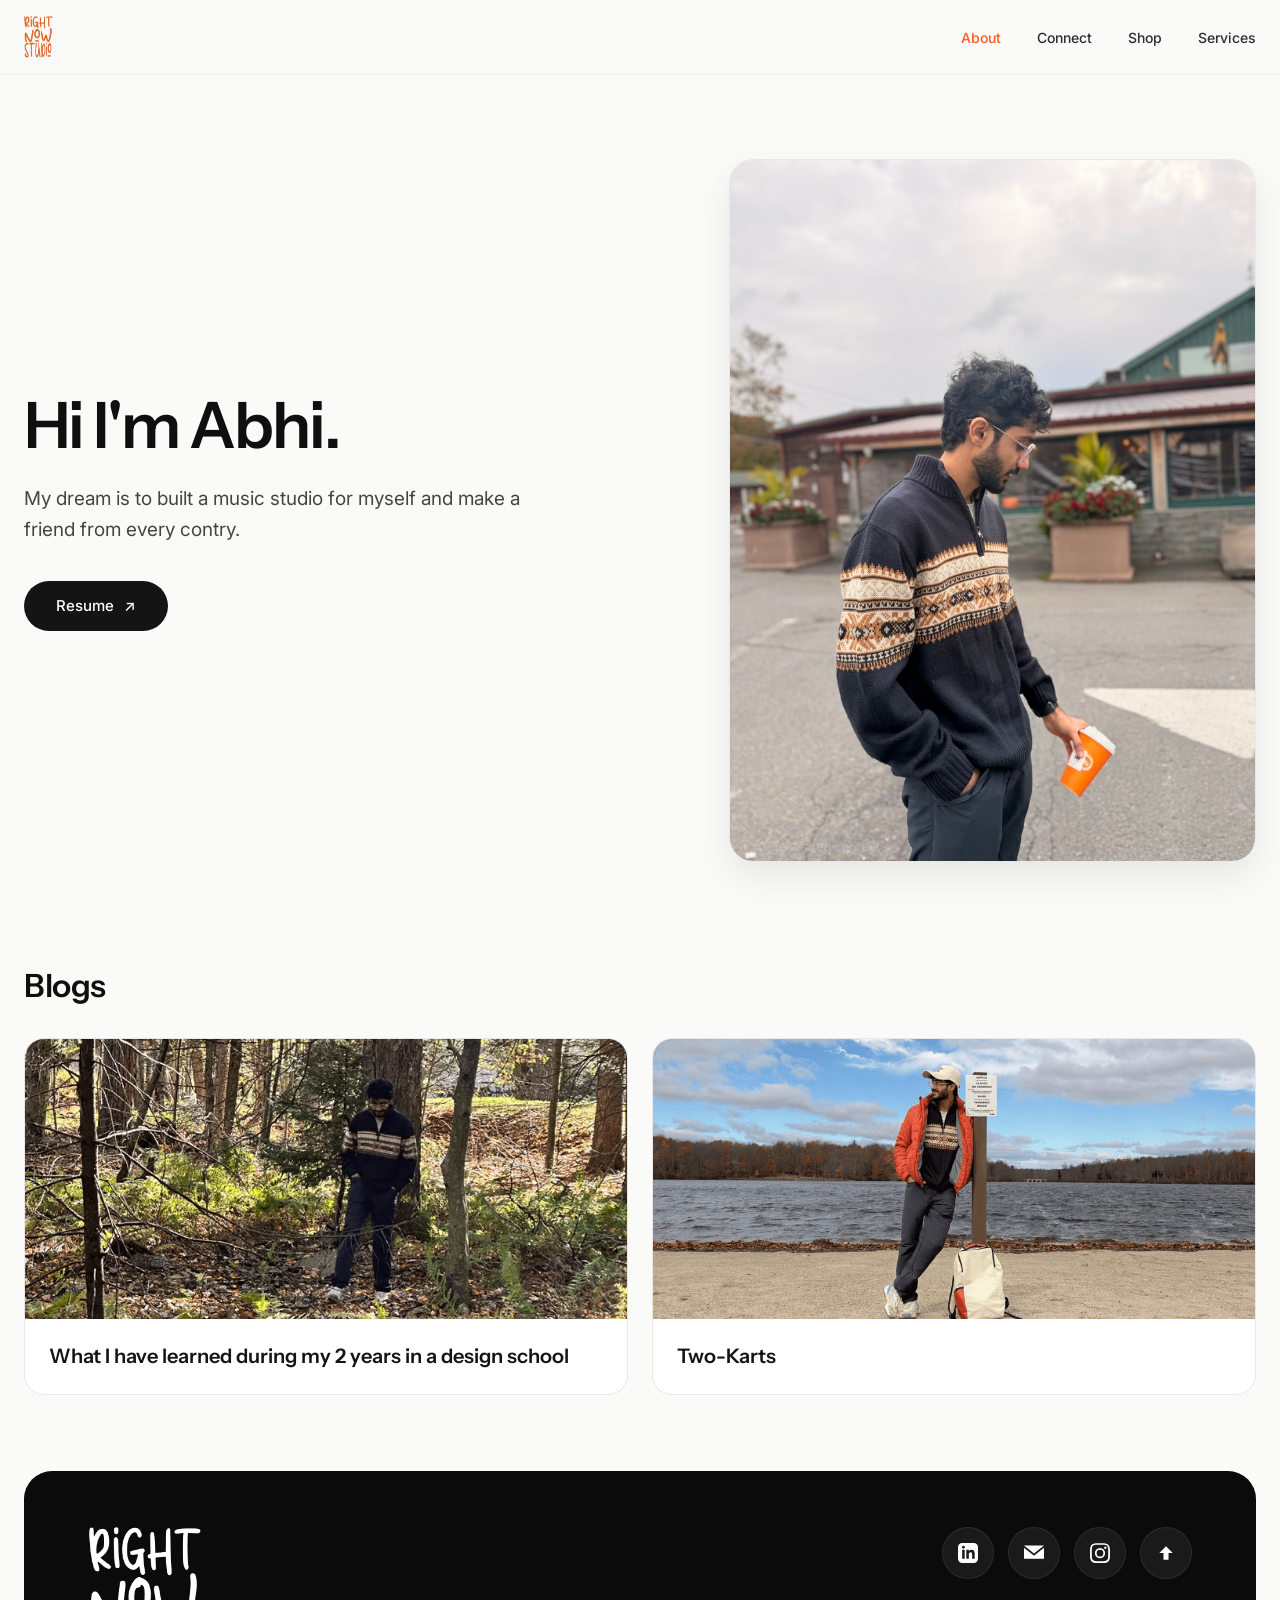
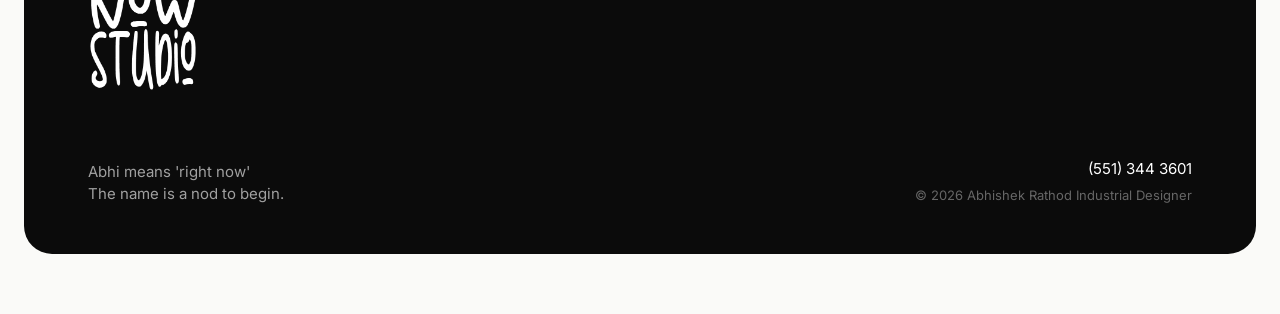
==== about.html @ 2bad10ef "Add files via upload" ====
<!DOCTYPE html>
<html lang="en">
<head>
  <meta charset="UTF-8">
  <meta name="viewport" content="width=device-width, initial-scale=1.0">
  <title>About — Abhishek Rathod | Right Now Studio</title>
  <meta name="description" content="About Abhishek Rathod (Abhi) — Industrial Designer and creator of Right Now Studio.">
  <link rel="icon" type="image/png" href="assets/images/nav-logo.png">
  <link rel="stylesheet" href="assets/css/style.css">
</head>
<body id="home">

  <!-- Navigation Bar -->
  <header class="nav-header">
    <div class="nav-container">
      <a href="index.html" class="nav-logo" aria-label="Home">
        <img src="assets/images/nav-logo.png" alt="Right Now Studio Logo">
      </a>
      <nav>
        <ul class="nav-links">
          <li><a href="about.html" style="color: #ff5a1f;">About</a></li>
          <li><a href="#connect">Connect</a></li>
          <li><a href="#">Shop</a></li>
          <li><a href="#">Services</a></li>
        </ul>
      </nav>
    </div>
  </header>

  <!-- Page Main Content -->
  <main class="page-wrapper">

    <!-- About Hero Section -->
    <section class="about-hero">
      <div class="about-intro-col">
        <h1 class="about-heading">Hi I'm Abhi.</h1>
        <p class="about-bio">
          My dream is to built a music studio for myself and make a friend from every contry.
        </p>
        <a href="https://drive.google.com/file/d/1o6WjJDKCaHVdLhQcAGHdQiW-RcFZhnrZ/view?usp=drive_link" target="_blank" rel="noopener noreferrer" class="btn-resume">
          <span>Resume</span>
          <span>↗</span>
        </a>
      </div>
      <div class="about-image-col">
        <div class="about-portrait-card">
          <img src="assets/images/about-portrait.jpg" alt="Abhishek Rathod Portrait">
        </div>
      </div>
    </section>

    <!-- Blogs Section -->
    <section class="blogs-section">
      <h2 class="blogs-title">Blogs</h2>
      <div class="blogs-grid">
        
        <!-- Blog 1 -->
        <article class="blog-card">
          <div class="blog-img-wrapper">
            <img src="assets/images/about-blog-1.jpeg" alt="What I have learned during my 2 years in a design school">
          </div>
          <div class="blog-content">
            <h3 class="blog-heading">What I have learned during my 2 years in a design school</h3>
          </div>
        </article>

        <!-- Blog 2 -->
        <article class="blog-card">
          <div class="blog-img-wrapper">
            <img src="assets/images/about-blog-2.jpg" alt="Two-Karts">
          </div>
          <div class="blog-content">
            <h3 class="blog-heading">Two-Karts</h3>
          </div>
        </article>

      </div>
    </section>

    <!-- Footer Panel -->
    <footer class="footer-panel" id="connect">
      <div class="footer-top">
        <a href="#home" class="footer-logo" aria-label="Right Now Studio">
          <img src="assets/images/footer-logo.png" alt="Right Now Studio Mark">
        </a>
        <div class="footer-actions">
          <!-- LinkedIn -->
          <a href="https://www.linkedin.com/in/aabhirathodd/" target="_blank" rel="noopener noreferrer" class="social-circle-btn" aria-label="LinkedIn">
            <svg viewBox="0 0 24 24" fill="#FFF"><path d="M19 0H5a5 5 0 0 0-5 5v14a5 5 0 0 0 5 5h14a5 5 0 0 0 5-5V5a5 5 0 0 0-5-5zM8 19H5V8h3v11zM6.5 6.732c-.966 0-1.75-.779-1.75-1.75s.784-1.75 1.75-1.75 1.75.779 1.75 1.75-.784 1.75-1.75 1.75zM20 19h-3v-5.604c0-3.368-4-3.113-4 0V19h-3V8h3v1.765c1.396-2.586 7-2.777 7 2.476V19z"/></svg>
          </a>
          <!-- Email -->
          <a href="mailto:abhishekrathoddesign@gmail.com" class="social-circle-btn" aria-label="Email">
            <svg viewBox="0 0 24 24" fill="#FFF"><path d="M12 12.713.015 3h23.97L12 12.713zm0 2.574L0 5.562V19h24V5.562l-12 9.725z"/></svg>
          </a>
          <!-- Instagram -->
          <a href="https://www.instagram.com/rrightnowstudioo/?hl=en" target="_blank" rel="noopener noreferrer" class="social-circle-btn" aria-label="Instagram">
            <svg viewBox="0 0 24 24" fill="#FFF"><path d="M12 2.163c3.204 0 3.584.012 4.85.07 3.252.148 4.771 1.691 4.919 4.919.058 1.265.069 1.645.069 4.849 0 3.205-.012 3.584-.069 4.849-.149 3.225-1.664 4.771-4.919 4.919-1.266.058-1.644.07-4.85.07-3.204 0-3.584-.012-4.849-.07-3.26-.149-4.771-1.699-4.919-4.92-.058-1.265-.07-1.644-.07-4.849 0-3.204.013-3.583.07-4.849.149-3.227 1.664-4.771 4.919-4.919 1.266-.057 1.645-.069 4.849-.069zm0-2c-3.259 0-3.667.014-4.947.072-4.358.2-6.78 2.618-6.98 6.98C.014 8.496 0 8.904 0 12.163c0 3.259.014 3.668.072 4.948.2 4.358 2.618 6.78 6.98 6.98 1.281.058 1.689.072 4.948.072 3.259 0 3.668-.014 4.948-.072 4.354-.2 6.782-2.618 6.979-6.98.059-1.28.073-1.689.073-4.948 0-3.259-.014-3.667-.072-4.947-.196-4.354-2.617-6.78-6.979-6.98C15.668.177 15.259.163 12 .163zm0 5.838a6.162 6.162 0 1 0 0 12.324 6.162 6.162 0 0 0 0-12.324zm0 10.162a4 4 0 1 1 0-8 4 4 0 0 1 0 8zm6.406-11.845a1.44 1.44 0 1 0 0 2.881 1.44 1.44 0 0 0 0-2.881z"/></svg>
          </a>
          <!-- Back to top button -->
          <a href="#home" class="social-circle-btn" aria-label="Back to top">
            <svg viewBox="0 0 24 24" fill="#FFF"><path d="M12 4l-8 8h5v8h6v-8h5z"/></svg>
          </a>
        </div>
      </div>

      <div class="footer-content">
        <div class="footer-tagline">
          <p>Abhi means 'right now'<br>The name is a nod to begin.</p>
        </div>
        <div class="footer-contact">
          <a href="tel:5513443601" class="footer-phone">(551) 344 3601</a>
          <p class="footer-copyright">&copy; 2026 Abhishek Rathod Industrial Designer</p>
        </div>
      </div>
    </footer>

  </main>

  <script src="assets/js/main.js"></script>
</body>
</html>
---- assets/css/style.css ----
/* -------------------------------------------------------------
   Right Now Studio — Abhishek Rathod Portfolio
   Styles matching exact typography, colors, and layout
   ------------------------------------------------------------- */

@import url('https://fonts.googleapis.com/css2?family=Instrument+Sans:ital,wght@0,400;0,500;0,600;0,700;1,400&family=Inter:wght@400;500;600;700&display=swap');

:root {
  --bg-color: #fafaf8;
  --text-primary: #0f0f0f;
  --text-secondary: #777777;
  --text-light: #dedede;
  --card-border: #e8e8e8;
  --card-radius: 20px;
  --footer-bg: #0b0b0b;
  --font-heading: 'Instrument Sans', -apple-system, BlinkMacSystemFont, sans-serif;
  --font-body: 'Inter', -apple-system, BlinkMacSystemFont, sans-serif;
  --max-width: 1350px;
  --card-height: 435px;
}

* {
  margin: 0;
  padding: 0;
  box-sizing: border-box;
  -webkit-font-smoothing: antialiased;
}

html {
  font-size: 100%;
  scroll-behavior: smooth;
  background-color: var(--bg-color);
}

body {
  background-color: var(--bg-color);
  color: var(--text-primary);
  font-family: var(--font-body);
  line-height: 1.5;
  overflow-x: hidden;
  min-height: 100vh;
}

a {
  color: inherit;
  text-decoration: none;
}

img {
  max-width: 100%;
  display: block;
}

/* ------------------ NAVIGATION ------------------ */
.nav-header {
  position: sticky;
  top: 0;
  left: 0;
  width: 100%;
  z-index: 1000;
  background: rgba(250, 250, 248, 0.85);
  backdrop-filter: blur(12px);
  -webkit-backdrop-filter: blur(12px);
  border-bottom: 1px solid rgba(0, 0, 0, 0.04);
}

.nav-container {
  max-width: var(--max-width);
  margin: 0 auto;
  padding: 16px 24px;
  display: flex;
  align-items: center;
  justify-content: space-between;
}

.nav-logo {
  display: flex;
  align-items: center;
}

.nav-logo img {
  height: 42px;
  width: auto;
  object-fit: contain;
}

.nav-links {
  display: flex;
  align-items: center;
  gap: 36px;
  list-style: none;
}

.nav-links a {
  font-family: var(--font-body);
  font-size: 14px;
  font-weight: 500;
  color: #2b2e31;
  transition: color 0.2s ease;
  position: relative;
}

.nav-links a:hover {
  color: #ff5a1f;
}

/* ------------------ MAIN WRAPPER ------------------ */
.page-wrapper {
  max-width: var(--max-width);
  margin: 0 auto;
  padding: 24px 24px 60px;
}

/* ------------------ HERO SECTION ------------------ */
.hero-section {
  padding: 50px 0 45px;
}

.hero-title {
  font-family: var(--font-heading);
  font-weight: 600;
  font-size: 52px;
  line-height: 1.1;
  letter-spacing: -2px;
  color: #0f0f0f;
  margin-bottom: 8px;
}

.hero-subtitle {
  font-family: var(--font-heading);
  font-weight: 600;
  font-size: 52px;
  line-height: 1.1;
  letter-spacing: -2px;
  color: #0f0f0f;
}

/* ------------------ PROJECT GRIDS ------------------ */
.grid-row {
  display: grid;
  gap: 18px;
  margin-bottom: 24px;
}

/* Row 1: FashionxID (fixed/narrow), Unified (flexible), ClearShot (flexible) */
.grid-row-1 {
  grid-template-columns: 260px 1.05fr 1fr;
}

/* Row 2: ResQ-Link (larger), Aero (medium) */
.grid-row-2 {
  grid-template-columns: 1.48fr 1fr;
}

/* Row 3: MotionMate, Tri-Kart */
.grid-row-3 {
  grid-template-columns: 1.18fr 1fr;
}

/* ------------------ CARD STYLING ------------------ */
.card {
  position: relative;
  height: var(--card-height);
  border-radius: var(--card-radius);
  overflow: hidden;
  border: 0.8px solid var(--card-border);
  border-bottom: none;
  background-color: #ffffff;
  display: flex;
  flex-direction: column;
  justify-content: space-between;
  text-decoration: none;
  color: #ffffff;
  box-shadow: 0 4px 20px rgba(0, 0, 0, 0.04);
  transition: transform 0.3s ease, box-shadow 0.3s ease;
}

.card:hover {
  transform: translateY(-4px);
  box-shadow: 0 12px 30px rgba(0, 0, 0, 0.1);
}

.card-img-wrapper {
  position: absolute;
  inset: 0;
  width: 100%;
  height: 100%;
  z-index: 0;
  overflow: hidden;
}

.card-img-wrapper img {
  width: 100%;
  height: 100%;
  object-fit: cover;
  transition: transform 0.6s cubic-bezier(0.16, 1, 0.3, 1);
}

.card:hover .card-img-wrapper img {
  transform: scale(1.03);
}

/* Dark gradient overlay for text readability */
.card-overlay {
  position: absolute;
  inset: 0;
  background: linear-gradient(180deg, rgba(0, 0, 0, 0.35) 0%, rgba(0, 0, 0, 0.05) 40%, rgba(0, 0, 0, 0.65) 100%);
  z-index: 1;
  pointer-events: none;
}

.card.light-theme .card-overlay {
  background: linear-gradient(180deg, rgba(255, 255, 255, 0.4) 0%, rgba(255, 255, 255, 0) 50%, rgba(0, 0, 0, 0.35) 100%);
}

.card-top {
  position: relative;
  z-index: 2;
  padding: 24px;
}

.card-category {
  font-family: var(--font-body);
  font-size: 12.8px;
  font-weight: 500;
  letter-spacing: 0.64px;
  line-height: 1.2;
  text-transform: uppercase;
  color: var(--text-light);
}

.card.light-theme .card-category {
  color: #141414;
}

.card-bottom {
  position: relative;
  z-index: 2;
  padding: 24px;
  display: flex;
  align-items: center;
  justify-content: space-between;
}

.card-title-group {
  display: flex;
  align-items: center;
  gap: 8px;
}

.card-title {
  font-family: var(--font-heading);
  font-size: 23.2px;
  font-weight: 600;
  line-height: 1.2;
  color: #ffffff;
}

.card.light-theme .card-title {
  color: #141414;
}

.card-arrow {
  font-family: var(--font-body);
  font-size: 20.8px;
  line-height: 1;
  color: #ffffff;
  transition: transform 0.25s ease;
}

.card.light-theme .card-arrow {
  color: #141414;
}

.card:hover .card-arrow {
  transform: translate(3px, -3px);
}

/* ------------------ SLIDESHOW CONTROLS ------------------ */
.slideshow-container {
  position: absolute;
  inset: 0;
  width: 100%;
  height: 100%;
}

.slide {
  position: absolute;
  inset: 0;
  width: 100%;
  height: 100%;
  opacity: 0;
  visibility: hidden;
  transition: opacity 0.5s ease-in-out, visibility 0.5s ease-in-out;
}

.slide.active {
  opacity: 1;
  visibility: visible;
}

.slide img {
  width: 100%;
  height: 100%;
  object-fit: cover;
}

.slideshow-btn {
  position: absolute;
  top: 50%;
  transform: translateY(-50%);
  width: 36px;
  height: 36px;
  border-radius: 50%;
  background: rgba(0, 0, 0, 0.45);
  backdrop-filter: blur(8px);
  -webkit-backdrop-filter: blur(8px);
  border: 1px solid rgba(255, 255, 255, 0.2);
  color: #ffffff;
  display: flex;
  align-items: center;
  justify-content: center;
  cursor: pointer;
  z-index: 5;
  opacity: 0;
  transition: opacity 0.25s ease, background 0.2s ease;
}

.card:hover .slideshow-btn {
  opacity: 1;
}

.slideshow-btn:hover {
  background: rgba(0, 0, 0, 0.75);
}

.slideshow-btn.prev {
  left: 14px;
}

.slideshow-btn.next {
  right: 14px;
}

.slideshow-dots {
  position: absolute;
  bottom: 14px;
  left: 50%;
  transform: translateX(-50%);
  display: flex;
  gap: 6px;
  z-index: 4;
}

.dot {
  width: 6px;
  height: 6px;
  border-radius: 50%;
  background: rgba(255, 255, 255, 0.4);
  transition: background 0.2s ease, width 0.2s ease;
}

.dot.active {
  background: #ffffff;
  width: 14px;
  border-radius: 10px;
}

/* ------------------ PHILOSOPHY BANNER ------------------ */
.philosophy-card {
  background-color: #ffffff;
  border-radius: 20px;
  padding: 48px;
  margin-bottom: 24px;
  box-shadow: 0 10px 25px rgba(0, 0, 0, 0.04);
  border: 0.8px solid var(--card-border);
}

.quote-highlight {
  font-family: var(--font-heading);
  font-size: 26px;
  font-weight: 600;
  line-height: 1.35;
  color: #141414;
  margin-bottom: 40px;
  max-width: 900px;
}

.philosophy-grid {
  display: grid;
  grid-template-columns: 1fr 1fr;
  gap: 48px;
}

.philosophy-col h4 {
  font-family: var(--font-body);
  font-size: 14px;
  font-weight: 600;
  letter-spacing: 0.72px;
  line-height: 1.4;
  text-transform: uppercase;
  color: var(--text-secondary);
  margin-bottom: 12px;
}

.philosophy-col p {
  font-family: var(--font-body);
  font-size: 15px;
  line-height: 1.65;
  color: #333333;
}

/* ------------------ FOOTER ------------------ */
.footer-panel {
  background-color: var(--footer-bg);
  border-radius: 28px;
  padding: 56px 64px 48px;
  color: #ffffff;
  position: relative;
  margin-top: 16px;
}

.footer-top {
  display: flex;
  justify-content: space-between;
  align-items: flex-start;
  margin-bottom: 50px;
}

.footer-logo {
  display: inline-block;
}

.footer-logo img {
  width: 114px;
  height: auto;
}

.footer-actions {
  display: flex;
  align-items: center;
  gap: 14px;
}

.social-circle-btn {
  width: 52px;
  height: 52px;
  border-radius: 50%;
  background-color: #1a1a1a;
  border: 0.8px solid rgba(255, 255, 255, 0.08);
  display: flex;
  align-items: center;
  justify-content: center;
  color: #ffffff;
  transition: transform 0.2s ease, background-color 0.2s ease, border-color 0.2s ease;
}

.social-circle-btn svg {
  width: 20px;
  height: 20px;
  fill: #ffffff;
}

.social-circle-btn:hover {
  transform: translateY(-3px);
  background-color: #262626;
  border-color: rgba(255, 255, 255, 0.2);
}

.footer-content {
  display: flex;
  justify-content: space-between;
  align-items: flex-end;
}

.footer-tagline {
  max-width: 280px;
}

.footer-tagline p {
  font-family: var(--font-body);
  font-size: 15px;
  line-height: 1.5;
  color: #a0a0a0;
}

.footer-contact {
  text-align: right;
}

.footer-phone {
  font-family: var(--font-body);
  font-size: 15px;
  color: #ffffff;
  display: block;
  margin-bottom: 6px;
  transition: color 0.2s ease;
}

.footer-phone:hover {
  color: #ff5a1f;
}

.footer-copyright {
  font-family: var(--font-body);
  font-size: 13px;
  color: #666666;
}

/* ------------------ ABOUT PAGE STYLES ------------------ */
.about-hero {
  display: grid;
  grid-template-columns: 1.1fr 0.9fr;
  gap: 60px;
  align-items: center;
  padding: 60px 0 80px;
}

.about-intro-col {
  padding-right: 20px;
}

.about-heading {
  font-family: var(--font-heading);
  font-size: 64px;
  font-weight: 600;
  line-height: 1.1;
  letter-spacing: -2px;
  color: #0f0f0f;
  margin-bottom: 24px;
}

.about-bio {
  font-family: var(--font-body);
  font-size: 19px;
  line-height: 1.6;
  color: #444444;
  margin-bottom: 36px;
  max-width: 520px;
}

.btn-resume {
  display: inline-flex;
  align-items: center;
  gap: 10px;
  background-color: #141414;
  color: #ffffff;
  padding: 14px 32px;
  border-radius: 50px;
  font-family: var(--font-body);
  font-size: 15px;
  font-weight: 500;
  transition: background-color 0.2s ease, transform 0.2s ease;
}

.btn-resume:hover {
  background-color: #333333;
  transform: translateY(-2px);
}

.about-image-col {
  position: relative;
}

.about-portrait-card {
  border-radius: 24px;
  overflow: hidden;
  box-shadow: 0 15px 35px rgba(0, 0, 0, 0.08);
  border: 1px solid var(--card-border);
  aspect-ratio: 3 / 4;
}

.about-portrait-card img {
  width: 100%;
  height: 100%;
  object-fit: cover;
}

/* Blogs Section */
.blogs-section {
  padding: 20px 0 60px;
}

.blogs-title {
  font-family: var(--font-heading);
  font-size: 32px;
  font-weight: 600;
  letter-spacing: -0.5px;
  margin-bottom: 28px;
}

.blogs-grid {
  display: grid;
  grid-template-columns: 1fr 1fr;
  gap: 24px;
}

.blog-card {
  background: #ffffff;
  border-radius: 20px;
  overflow: hidden;
  border: 0.8px solid var(--card-border);
  transition: transform 0.3s ease, box-shadow 0.3s ease;
  display: flex;
  flex-direction: column;
}

.blog-card:hover {
  transform: translateY(-4px);
  box-shadow: 0 12px 30px rgba(0, 0, 0, 0.08);
}

.blog-img-wrapper {
  height: 280px;
  overflow: hidden;
}

.blog-img-wrapper img {
  width: 100%;
  height: 100%;
  object-fit: cover;
  transition: transform 0.5s ease;
}

.blog-card:hover .blog-img-wrapper img {
  transform: scale(1.03);
}

.blog-content {
  padding: 24px;
}

.blog-heading {
  font-family: var(--font-heading);
  font-size: 20px;
  font-weight: 600;
  line-height: 1.35;
  color: #141414;
}

/* ------------------ RESPONSIVE BREAKPOINTS ------------------ */
@media (max-width: 1100px) {
  .hero-title, .hero-subtitle {
    font-size: 42px;
  }
  
  .grid-row-1 {
    grid-template-columns: 1fr 1fr;
  }
  
  .grid-row-1 .card:first-child {
    grid-column: span 2;
  }
  
  .grid-row-2, .grid-row-3 {
    grid-template-columns: 1fr 1fr;
  }
}

@media (max-width: 850px) {
  .hero-title, .hero-subtitle {
    font-size: 34px;
    letter-spacing: -1px;
  }
  
  .grid-row-1, .grid-row-2, .grid-row-3 {
    grid-template-columns: 1fr;
  }
  
  .grid-row-1 .card:first-child {
    grid-column: span 1;
  }
  
  .card {
    height: 380px;
  }
  
  .philosophy-grid {
    grid-template-columns: 1fr;
    gap: 24px;
  }
  
  .about-hero {
    grid-template-columns: 1fr;
    gap: 40px;
  }
  
  .blogs-grid {
    grid-template-columns: 1fr;
  }
  
  .footer-panel {
    padding: 40px 28px;
  }
  
  .footer-content {
    flex-direction: column;
    align-items: flex-start;
    gap: 24px;
  }
  
  .footer-contact {
    text-align: left;
  }
}

@media (max-width: 550px) {
  .hero-title, .hero-subtitle {
    font-size: 28px;
  }
  
  .nav-links {
    gap: 18px;
  }
  
  .nav-links a {
    font-size: 13px;
  }
  
  .philosophy-card {
    padding: 28px 20px;
  }
  
  .quote-highlight {
    font-size: 20px;
  }
  
  .footer-top {
    flex-direction: column;
    gap: 24px;
  }
}
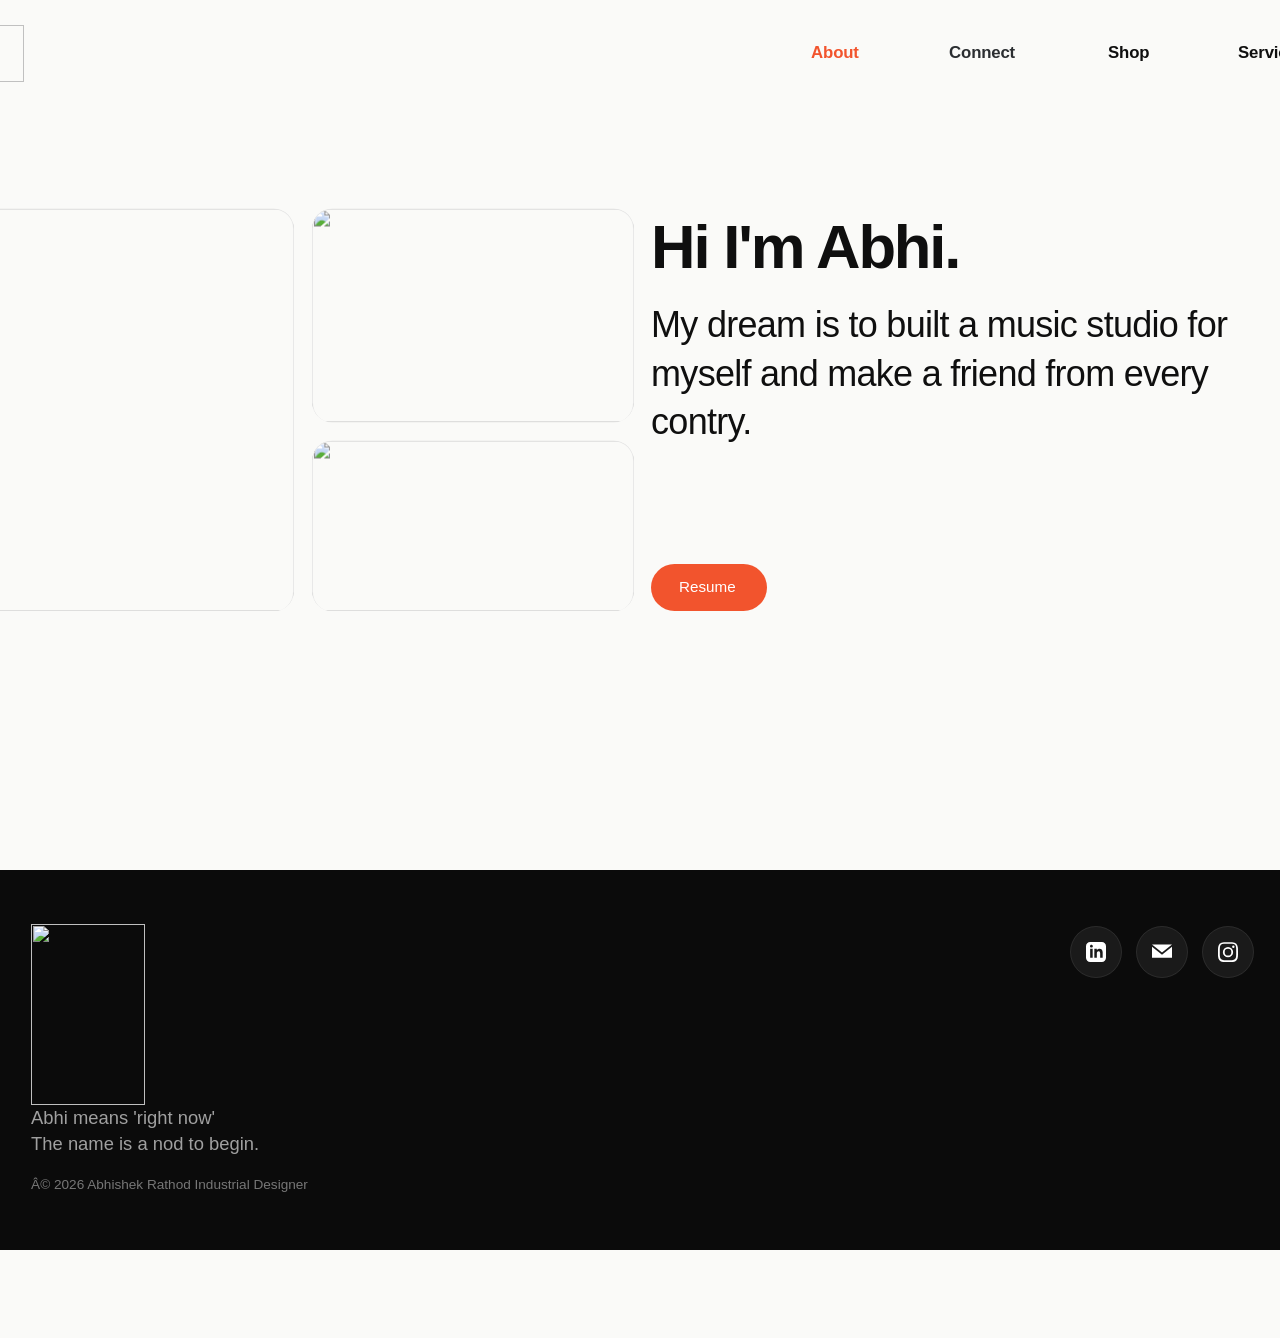
==== commit de52a71b: "Add files via upload" ====
--- a/about.html
+++ b/about.html
@@ -1,121 +1,259 @@
-<!DOCTYPE html>
-<html lang="en">
-<head>
-  <meta charset="UTF-8">
-  <meta name="viewport" content="width=device-width, initial-scale=1.0">
-  <title>About — Abhishek Rathod | Right Now Studio</title>
-  <meta name="description" content="About Abhishek Rathod (Abhi) — Industrial Designer and creator of Right Now Studio.">
-  <link rel="icon" type="image/png" href="assets/images/nav-logo.png">
-  <link rel="stylesheet" href="assets/css/style.css">
-</head>
-<body id="home">
-
-  <!-- Navigation Bar -->
-  <header class="nav-header">
-    <div class="nav-container">
-      <a href="index.html" class="nav-logo" aria-label="Home">
-        <img src="assets/images/nav-logo.png" alt="Right Now Studio Logo">
-      </a>
-      <nav>
-        <ul class="nav-links">
-          <li><a href="about.html" style="color: #ff5a1f;">About</a></li>
-          <li><a href="#connect">Connect</a></li>
-          <li><a href="#">Shop</a></li>
-          <li><a href="#">Services</a></li>
-        </ul>
-      </nav>
-    </div>
-  </header>
-
-  <!-- Page Main Content -->
-  <main class="page-wrapper">
-
-    <!-- About Hero Section -->
-    <section class="about-hero">
-      <div class="about-intro-col">
-        <h1 class="about-heading">Hi I'm Abhi.</h1>
-        <p class="about-bio">
-          My dream is to built a music studio for myself and make a friend from every contry.
-        </p>
-        <a href="https://drive.google.com/file/d/1o6WjJDKCaHVdLhQcAGHdQiW-RcFZhnrZ/view?usp=drive_link" target="_blank" rel="noopener noreferrer" class="btn-resume">
-          <span>Resume</span>
-          <span>↗</span>
-        </a>
-      </div>
-      <div class="about-image-col">
-        <div class="about-portrait-card">
-          <img src="assets/images/about-portrait.jpg" alt="Abhishek Rathod Portrait">
-        </div>
-      </div>
-    </section>
-
-    <!-- Blogs Section -->
-    <section class="blogs-section">
-      <h2 class="blogs-title">Blogs</h2>
-      <div class="blogs-grid">
-        
-        <!-- Blog 1 -->
-        <article class="blog-card">
-          <div class="blog-img-wrapper">
-            <img src="assets/images/about-blog-1.jpeg" alt="What I have learned during my 2 years in a design school">
-          </div>
-          <div class="blog-content">
-            <h3 class="blog-heading">What I have learned during my 2 years in a design school</h3>
-          </div>
-        </article>
-
-        <!-- Blog 2 -->
-        <article class="blog-card">
-          <div class="blog-img-wrapper">
-            <img src="assets/images/about-blog-2.jpg" alt="Two-Karts">
-          </div>
-          <div class="blog-content">
-            <h3 class="blog-heading">Two-Karts</h3>
-          </div>
-        </article>
-
-      </div>
-    </section>
-
-    <!-- Footer Panel -->
-    <footer class="footer-panel" id="connect">
-      <div class="footer-top">
-        <a href="#home" class="footer-logo" aria-label="Right Now Studio">
-          <img src="assets/images/footer-logo.png" alt="Right Now Studio Mark">
-        </a>
-        <div class="footer-actions">
-          <!-- LinkedIn -->
-          <a href="https://www.linkedin.com/in/aabhirathodd/" target="_blank" rel="noopener noreferrer" class="social-circle-btn" aria-label="LinkedIn">
-            <svg viewBox="0 0 24 24" fill="#FFF"><path d="M19 0H5a5 5 0 0 0-5 5v14a5 5 0 0 0 5 5h14a5 5 0 0 0 5-5V5a5 5 0 0 0-5-5zM8 19H5V8h3v11zM6.5 6.732c-.966 0-1.75-.779-1.75-1.75s.784-1.75 1.75-1.75 1.75.779 1.75 1.75-.784 1.75-1.75 1.75zM20 19h-3v-5.604c0-3.368-4-3.113-4 0V19h-3V8h3v1.765c1.396-2.586 7-2.777 7 2.476V19z"/></svg>
-          </a>
-          <!-- Email -->
-          <a href="mailto:abhishekrathoddesign@gmail.com" class="social-circle-btn" aria-label="Email">
-            <svg viewBox="0 0 24 24" fill="#FFF"><path d="M12 12.713.015 3h23.97L12 12.713zm0 2.574L0 5.562V19h24V5.562l-12 9.725z"/></svg>
-          </a>
-          <!-- Instagram -->
-          <a href="https://www.instagram.com/rrightnowstudioo/?hl=en" target="_blank" rel="noopener noreferrer" class="social-circle-btn" aria-label="Instagram">
-            <svg viewBox="0 0 24 24" fill="#FFF"><path d="M12 2.163c3.204 0 3.584.012 4.85.07 3.252.148 4.771 1.691 4.919 4.919.058 1.265.069 1.645.069 4.849 0 3.205-.012 3.584-.069 4.849-.149 3.225-1.664 4.771-4.919 4.919-1.266.058-1.644.07-4.85.07-3.204 0-3.584-.012-4.849-.07-3.26-.149-4.771-1.699-4.919-4.92-.058-1.265-.07-1.644-.07-4.849 0-3.204.013-3.583.07-4.849.149-3.227 1.664-4.771 4.919-4.919 1.266-.057 1.645-.069 4.849-.069zm0-2c-3.259 0-3.667.014-4.947.072-4.358.2-6.78 2.618-6.98 6.98C.014 8.496 0 8.904 0 12.163c0 3.259.014 3.668.072 4.948.2 4.358 2.618 6.78 6.98 6.98 1.281.058 1.689.072 4.948.072 3.259 0 3.668-.014 4.948-.072 4.354-.2 6.782-2.618 6.979-6.98.059-1.28.073-1.689.073-4.948 0-3.259-.014-3.667-.072-4.947-.196-4.354-2.617-6.78-6.979-6.98C15.668.177 15.259.163 12 .163zm0 5.838a6.162 6.162 0 1 0 0 12.324 6.162 6.162 0 0 0 0-12.324zm0 10.162a4 4 0 1 1 0-8 4 4 0 0 1 0 8zm6.406-11.845a1.44 1.44 0 1 0 0 2.881 1.44 1.44 0 0 0 0-2.881z"/></svg>
-          </a>
-          <!-- Back to top button -->
-          <a href="#home" class="social-circle-btn" aria-label="Back to top">
-            <svg viewBox="0 0 24 24" fill="#FFF"><path d="M12 4l-8 8h5v8h6v-8h5z"/></svg>
-          </a>
-        </div>
-      </div>
-
-      <div class="footer-content">
-        <div class="footer-tagline">
-          <p>Abhi means 'right now'<br>The name is a nod to begin.</p>
-        </div>
-        <div class="footer-contact">
-          <a href="tel:5513443601" class="footer-phone">(551) 344 3601</a>
-          <p class="footer-copyright">&copy; 2026 Abhishek Rathod Industrial Designer</p>
-        </div>
-      </div>
-    </footer>
-
-  </main>
-
-  <script src="assets/js/main.js"></script>
-</body>
-</html>
+﻿<!doctype html>
+<!-- Made in Framer Â· framer.com -->
+<!-- Published Nov 13, 2026, 5:12 AM UTC -->
+<html dir="ltr">
+<head>
+	<meta charset="utf-8">
+	<meta name="viewport" content="width=1521">
+	<meta name="generator" content="Framer 559aa4d">
+	<title>About â€” Abhishek Rathod | Right Now Studio</title>
+    <link rel="canonical" href="https://cherished-objects-586125.framer.app/about" data-framer-generated-canonical><meta property="og:url" content="https://cherished-objects-586125.framer.app/about"><meta name="description" content="Made with Framer">
+    <meta name="framer-search-index" content="https://framerusercontent.com/sites/AC86MZNnfTWY6YqWAoWlV/searchIndex-H2R9K1qG0Qb6.json">
+    <meta name="framer-search-index-fallback" content="https://framerusercontent.com/sites/AC86MZNnfTWY6YqWAoWlV/searchIndex-C2Yi57pb9Sdd.json">
+    <link href="https://framerusercontent.com/sites/icons/default-favicon-light.v1.png" rel="icon" media="(prefers-color-scheme: light)">
+    <link href="https://framerusercontent.com/sites/icons/default-favicon-dark.v1.png" rel="icon" media="(prefers-color-scheme: dark)">
+    <link rel="apple-touch-icon" href="https://framerusercontent.com/sites/icons/default-touch-icon.v3.png">
+    <!-- Open Graph -->
+    <meta property="og:type" content="website">
+    <meta property="og:title" content="My Framer Site">
+    <meta property="og:description" content="Made with Framer">
+    <!-- X -->
+    <meta name="twitter:card" content="summary_large_image">
+    <meta name="twitter:title" content="My Framer Site">
+    <meta name="twitter:description" content="Made with Framer">
+	
+	
+	<script>try{if(localStorage.getItem("__framer_force_showing_editorbar_since")){const n=document.createElement("link");n.rel="modulepreload";n.href="https://framer.com/edit/init.mjs";document.head.appendChild(n)}}catch(e){}</script>
+	
+	<!-- Start of headStart -->
+    
+    <!-- End of headStart -->
+	
+	<style data-framer-font-css>/* latin-ext */
+@font-face {
+  font-family: 'Instrument Sans';
+  font-style: normal;
+  font-weight: 400;
+  font-stretch: 100%;
+  font-display: swap;
+  src: url(https://fonts.gstatic.com/s/instrumentsans/v4/pxiTypc9vsFDm051Uf6KVwgkfoSxQ0GsQv8ToedPibnr0She1YmV.woff2) format('woff2');
+  unicode-range: U+0100-02BA, U+02BD-02C5, U+02C7-02CC, U+02CE-02D7, U+02DD-02FF, U+0304, U+0308, U+0329, U+1D00-1DBF, U+1E00-1E9F, U+1EF2-1EFF, U+2020, U+20A0-20AB, U+20AD-20C4, U+2113, U+2C60-2C7F, U+A720-A7FF;
+}
+/* latin */
+@font-face {
+  font-family: 'Instrument Sans';
+  font-style: normal;
+  font-weight: 400;
+  font-stretch: 100%;
+  font-display: swap;
+  src: url(https://fonts.gstatic.com/s/instrumentsans/v4/pxiTypc9vsFDm051Uf6KVwgkfoSxQ0GsQv8ToedPibnr0SZe1Q.woff2) format('woff2');
+  unicode-range: U+0000-00FF, U+0131, U+0152-0153, U+02BB-02BC, U+02C6, U+02DA, U+02DC, U+0304, U+0308, U+0329, U+2000-206F, U+20AC, U+2122, U+2191, U+2193, U+2212, U+2215, U+FEFF, U+FFFD;
+}
+/* latin-ext */
+@font-face {
+  font-family: 'Instrument Sans';
+  font-style: normal;
+  font-weight: 600;
+  font-stretch: 100%;
+  font-display: swap;
+  src: url(https://fonts.gstatic.com/s/instrumentsans/v4/pxiTypc9vsFDm051Uf6KVwgkfoSxQ0GsQv8ToedPibnr0She1YmV.woff2) format('woff2');
+  unicode-range: U+0100-02BA, U+02BD-02C5, U+02C7-02CC, U+02CE-02D7, U+02DD-02FF, U+0304, U+0308, U+0329, U+1D00-1DBF, U+1E00-1E9F, U+1EF2-1EFF, U+2020, U+20A0-20AB, U+20AD-20C4, U+2113, U+2C60-2C7F, U+A720-A7FF;
+}
+/* latin */
+@font-face {
+  font-family: 'Instrument Sans';
+  font-style: normal;
+  font-weight: 600;
+  font-stretch: 100%;
+  font-display: swap;
+  src: url(https://fonts.gstatic.com/s/instrumentsans/v4/pxiTypc9vsFDm051Uf6KVwgkfoSxQ0GsQv8ToedPibnr0SZe1Q.woff2) format('woff2');
+  unicode-range: U+0000-00FF, U+0131, U+0152-0153, U+02BB-02BC, U+02C6, U+02DA, U+02DC, U+0304, U+0308, U+0329, U+2000-206F, U+20AC, U+2122, U+2191, U+2193, U+2212, U+2215, U+FEFF, U+FFFD;
+}
+/* cyrillic-ext */
+@font-face {
+  font-family: 'Inter';
+  font-style: normal;
+  font-weight: 500;
+  font-display: swap;
+  src: url(https://fonts.gstatic.com/s/inter/v20/UcC73FwrK3iLTeHuS_nVMrMxCp50SjIa2JL7SUc.woff2) format('woff2');
+  unicode-range: U+0460-052F, U+1C80-1C8A, U+20B4, U+2DE0-2DFF, U+A640-A69F, U+FE2E-FE2F;
+}
+/* cyrillic */
+@font-face {
+  font-family: 'Inter';
+  font-style: normal;
+  font-weight: 500;
+  font-display: swap;
+  src: url(https://fonts.gstatic.com/s/inter/v20/UcC73FwrK3iLTeHuS_nVMrMxCp50SjIa0ZL7SUc.woff2) format('woff2');
+  unicode-range: U+0301, U+0400-045F, U+0490-0491, U+04B0-04B1, U+2116;
+}
+/* greek-ext */
+@font-face {
+  font-family: 'Inter';
+  font-style: normal;
+  font-weight: 500;
+  font-display: swap;
+  src: url(https://fonts.gstatic.com/s/inter/v20/UcC73FwrK3iLTeHuS_nVMrMxCp50SjIa2ZL7SUc.woff2) format('woff2');
+  unicode-range: U+1F00-1FFF;
+}
+/* greek */
+@font-face {
+  font-family: 'Inter';
+  font-style: normal;
+  font-weight: 500;
+  font-display: swap;
+  src: url(https://fonts.gstatic.com/s/inter/v20/UcC73FwrK3iLTeHuS_nVMrMxCp50SjIa1pL7SUc.woff2) format('woff2');
+  unicode-range: U+0370-0377, U+037A-037F, U+0384-038A, U+038C, U+038E-03A1, U+03A3-03FF;
+}
+/* vietnamese */
+@font-face {
+  font-family: 'Inter';
+  font-style: normal;
+  font-weight: 500;
+  font-display: swap;
+  src: url(https://fonts.gstatic.com/s/inter/v20/UcC73FwrK3iLTeHuS_nVMrMxCp50SjIa2pL7SUc.woff2) format('woff2');
+  unicode-range: U+0102-0103, U+0110-0111, U+0128-0129, U+0168-0169, U+01A0-01A1, U+01AF-01B0, U+0300-0301, U+0303-0304, U+0308-0309, U+0323, U+0329, U+1EA0-1EF9, U+20AB;
+}
+/* latin-ext */
+@font-face {
+  font-family: 'Inter';
+  font-style: normal;
+  font-weight: 500;
+  font-display: swap;
+  src: url(https://fonts.gstatic.com/s/inter/v20/UcC73FwrK3iLTeHuS_nVMrMxCp50SjIa25L7SUc.woff2) format('woff2');
+  unicode-range: U+0100-02BA, U+02BD-02C5, U+02C7-02CC, U+02CE-02D7, U+02DD-02FF, U+0304, U+0308, U+0329, U+1D00-1DBF, U+1E00-1E9F, U+1EF2-1EFF, U+2020, U+20A0-20AB, U+20AD-20C4, U+2113, U+2C60-2C7F, U+A720-A7FF;
+}
+/* latin */
+@font-face {
+  font-family: 'Inter';
+  font-style: normal;
+  font-weight: 500;
+  font-display: swap;
+  src: url(https://fonts.gstatic.com/s/inter/v20/UcC73FwrK3iLTeHuS_nVMrMxCp50SjIa1ZL7.woff2) format('woff2');
+  unicode-range: U+0000-00FF, U+0131, U+0152-0153, U+02BB-02BC, U+02C6, U+02DA, U+02DC, U+0304, U+0308, U+0329, U+2000-206F, U+20AC, U+2122, U+2191, U+2193, U+2212, U+2215, U+FEFF, U+FFFD;
+}
+/* cyrillic-ext */
+@font-face {
+  font-family: 'Inter';
+  font-style: normal;
+  font-weight: 600;
+  font-display: swap;
+  src: url(https://fonts.gstatic.com/s/inter/v20/UcC73FwrK3iLTeHuS_nVMrMxCp50SjIa2JL7SUc.woff2) format('woff2');
+  unicode-range: U+0460-052F, U+1C80-1C8A, U+20B4, U+2DE0-2DFF, U+A640-A69F, U+FE2E-FE2F;
+}
+/* cyrillic */
+@font-face {
+  font-family: 'Inter';
+  font-style: normal;
+  font-weight: 600;
+  font-display: swap;
+  src: url(https://fonts.gstatic.com/s/inter/v20/UcC73FwrK3iLTeHuS_nVMrMxCp50SjIa0ZL7SUc.woff2) format('woff2');
+  unicode-range: U+0301, U+0400-045F, U+0490-0491, U+04B0-04B1, U+2116;
+}
+/* greek-ext */
+@font-face {
+  font-family: 'Inter';
+  font-style: normal;
+  font-weight: 600;
+  font-display: swap;
+  src: url(https://fonts.gstatic.com/s/inter/v20/UcC73FwrK3iLTeHuS_nVMrMxCp50SjIa2ZL7SUc.woff2) format('woff2');
+  unicode-range: U+1F00-1FFF;
+}
+/* greek */
+@font-face {
+  font-family: 'Inter';
+  font-style: normal;
+  font-weight: 600;
+  font-display: swap;
+  src: url(https://fonts.gstatic.com/s/inter/v20/UcC73FwrK3iLTeHuS_nVMrMxCp50SjIa1pL7SUc.woff2) format('woff2');
+  unicode-range: U+0370-0377, U+037A-037F, U+0384-038A, U+038C, U+038E-03A1, U+03A3-03FF;
+}
+/* vietnamese */
+@font-face {
+  font-family: 'Inter';
+  font-style: normal;
+  font-weight: 600;
+  font-display: swap;
+  src: url(https://fonts.gstatic.com/s/inter/v20/UcC73FwrK3iLTeHuS_nVMrMxCp50SjIa2pL7SUc.woff2) format('woff2');
+  unicode-range: U+0102-0103, U+0110-0111, U+0128-0129, U+0168-0169, U+01A0-01A1, U+01AF-01B0, U+0300-0301, U+0303-0304, U+0308-0309, U+0323, U+0329, U+1EA0-1EF9, U+20AB;
+}
+/* latin-ext */
+@font-face {
+  font-family: 'Inter';
+  font-style: normal;
+  font-weight: 600;
+  font-display: swap;
+  src: url(https://fonts.gstatic.com/s/inter/v20/UcC73FwrK3iLTeHuS_nVMrMxCp50SjIa25L7SUc.woff2) format('woff2');
+  unicode-range: U+0100-02BA, U+02BD-02C5, U+02C7-02CC, U+02CE-02D7, U+02DD-02FF, U+0304, U+0308, U+0329, U+1D00-1DBF, U+1E00-1E9F, U+1EF2-1EFF, U+2020, U+20A0-20AB, U+20AD-20C4, U+2113, U+2C60-2C7F, U+A720-A7FF;
+}
+/* latin */
+@font-face {
+  font-family: 'Inter';
+  font-style: normal;
+  font-weight: 600;
+  font-display: swap;
+  src: url(https://fonts.gstatic.com/s/inter/v20/UcC73FwrK3iLTeHuS_nVMrMxCp50SjIa1ZL7.woff2) format('woff2');
+  unicode-range: U+0000-00FF, U+0131, U+0152-0153, U+02BB-02BC, U+02C6, U+02DA, U+02DC, U+0304, U+0308, U+0329, U+2000-206F, U+20AC, U+2122, U+2191, U+2193, U+2212, U+2215, U+FEFF, U+FFFD;
+}
+
+@font-face { font-family: "Inter"; src: url("https://framerusercontent.com/assets/5vvr9Vy74if2I6bQbJvbw7SY1pQ.woff2"); font-display: swap; font-style: normal; font-weight: 400; unicode-range: U+0460-052F, U+1C80-1C88, U+20B4, U+2DE0-2DFF, U+A640-A69F, U+FE2E-FE2F }
+@font-face { font-family: "Inter"; src: url("https://framerusercontent.com/assets/EOr0mi4hNtlgWNn9if640EZzXCo.woff2"); font-display: swap; font-style: normal; font-weight: 400; unicode-range: U+0301, U+0400-045F, U+0490-0491, U+04B0-04B1, U+2116 }
+@font-face { font-family: "Inter"; src: url("https://framerusercontent.com/assets/Y9k9QrlZAqio88Klkmbd8VoMQc.woff2"); font-display: swap; font-style: normal; font-weight: 400; unicode-range: U+1F00-1FFF }
+@font-face { font-family: "Inter"; src: url("https://framerusercontent.com/assets/OYrD2tBIBPvoJXiIHnLoOXnY9M.woff2"); font-display: swap; font-style: normal; font-weight: 400; unicode-range: U+0370-03FF }
+@font-face { font-family: "Inter"; src: url("https://framerusercontent.com/assets/JeYwfuaPfZHQhEG8U5gtPDZ7WQ.woff2"); font-display: swap; font-style: normal; font-weight: 400; unicode-range: U+0100-024F, U+0259, U+1E00-1EFF, U+2020, U+20A0-20AB, U+20AD-20CF, U+2113, U+2C60-2C7F, U+A720-A7FF }
+@font-face { font-family: "Inter"; src: url("https://framerusercontent.com/assets/GrgcKwrN6d3Uz8EwcLHZxwEfC4.woff2"); font-display: swap; font-style: normal; font-weight: 400; unicode-range: U+0000-00FF, U+0131, U+0152-0153, U+02BB-02BC, U+02C6, U+02DA, U+02DC, U+2000-206F, U+2070, U+2074-207E, U+2080-208E, U+20AC, U+2122, U+2191, U+2193, U+2212, U+2215, U+FEFF, U+FFFD }
+@font-face { font-family: "Inter"; src: url("https://framerusercontent.com/assets/b6Y37FthZeALduNqHicBT6FutY.woff2"); font-display: swap; font-style: normal; font-weight: 400; unicode-range: U+0102-0103, U+0110-0111, U+0128-0129, U+0168-0169, U+01A0-01A1, U+01AF-01B0, U+1EA0-1EF9, U+20AB }
+@font-face { font-family: "Inter Placeholder"; src: local("Arial"); ascent-override: 89.79%; descent-override: 22.36%; line-gap-override: 0.00%; size-adjust: 107.89% }
+@font-face { font-family: "Instrument Sans Placeholder"; src: local("Arial"); ascent-override: 93.97%; descent-override: 24.22%; line-gap-override: 0.00%; size-adjust: 103.22% }</style>
+	<link href="https://fonts.gstatic.com" rel="preconnect" crossorigin>
+	
+	<meta name="robots" content="max-image-preview:large"><style data-framer-css-ssr-minified data-framer-components="framer-lib-cursors-host framer-QyWzq framer-lib-combinedCSSRules">html,body,#main{box-sizing:border-box;margin:0;padding:0}:root{-webkit-font-smoothing:antialiased;-moz-osx-font-smoothing:grayscale}*{box-sizing:border-box;-webkit-font-smoothing:inherit}h1,h2,h3,h4,h5,h6,p,figure{margin:0}body,input,textarea,select,button{font-family:sans-serif;font-size:12px}body{--token-34720e64-b5d2-48ba-9c9f-9d89f7549a8b:#fafaf8;--token-29047f1c-b388-4b9b-8fac-26194fdaf6c1:#f1f1ee;--token-6dc37b61-0d1d-45c3-9105-6addda2f7e97:#2b2e3138;--token-07378c7c-aba1-4fd8-9099-09dbc67ef3b6:#2b2e31;--token-1310f140-77a5-4831-adc8-2c11cb583f04:#555b60;--token-5a4495d4-2a20-408f-b3c8-4605d66f9ad7:#ff5a1f}@supports (z-index:calc(infinity)){#__framer-badge-container{--infinity:infinity}}#__framer-badge-container{pointer-events:none;width:100%;z-index:calc(var(--infinity,2147480000));justify-content:flex-end;padding:20px;display:flex;position:fixed;bottom:0}body{--framer-will-change-override:none}@supports (background:-webkit-named-image(i)) and (not (grid-template-rows:subgrid)){body{--framer-will-change-override:transform}}body{--framer-will-change-filter-override:none}@supports (background:-webkit-named-image(i)) and (not (position-area:top right)){body{--framer-will-change-filter-override:filter}}[data-framer-component-type]{position:absolute}[data-framer-component-type=Text]{cursor:inherit}[data-framer-component-text-autosized] *{white-space:pre}[data-framer-component-type=Text]>*{text-align:var(--framer-text-alignment,start)}[data-framer-component-type=Text] span span,[data-framer-component-type=Text] p span,[data-framer-component-type=Text] h1 span,[data-framer-component-type=Text] h2 span,[data-framer-component-type=Text] h3 span,[data-framer-component-type=Text] h4 span,[data-framer-component-type=Text] h5 span,[data-framer-component-type=Text] h6 span{display:block}[data-framer-component-type=Text] span span span,[data-framer-component-type=Text] p span span,[data-framer-component-type=Text] h1 span span,[data-framer-component-type=Text] h2 span span,[data-framer-component-type=Text] h3 span span,[data-framer-component-type=Text] h4 span span,[data-framer-component-type=Text] h5 span span,[data-framer-component-type=Text] h6 span span{display:unset}[data-framer-component-type=Text] div div span,[data-framer-component-type=Text] a div span,[data-framer-component-type=Text] span span span,[data-framer-component-type=Text] p span span,[data-framer-component-type=Text] h1 span span,[data-framer-component-type=Text] h2 span span,[data-framer-component-type=Text] h3 span span,[data-framer-component-type=Text] h4 span span,[data-framer-component-type=Text] h5 span span,[data-framer-component-type=Text] h6 span span,[data-framer-component-type=Text] a{font-family:var(--font-family);font-style:var(--font-style);font-weight:min(calc(var(--framer-font-weight-increase,0) + var(--font-weight,400)), 900);color:var(--text-color);letter-spacing:var(--letter-spacing);font-size:var(--font-size);text-transform:var(--text-transform);--text-decoration:var(--framer-text-decoration-style,solid) var(--framer-text-decoration,none) var(--framer-text-decoration-color,currentcolor) var(--framer-text-decoration-thickness,auto);--text-decoration-skip-ink:var(--framer-text-decoration-skip-ink);--text-underline-offset:var(--framer-text-decoration-offset);line-height:var(--line-height);--font-family:var(--framer-font-family);--font-style:var(--framer-font-style);--font-weight:var(--framer-font-weight);--text-color:var(--framer-text-color);--letter-spacing:var(--framer-letter-spacing);--font-size:var(--framer-font-size);--text-transform:var(--framer-text-transform);--line-height:var(--framer-line-height)}[data-framer-component-type=Text] a,[data-framer-component-type=Text] a div span,[data-framer-component-type=Text] a span span span,[data-framer-component-type=Text] a p span span,[data-framer-component-type=Text] a h1 span span,[data-framer-component-type=Text] a h2 span span,[data-framer-component-type=Text] a h3 span span,[data-framer-component-type=Text] a h4 span span,[data-framer-component-type=Text] a h5 span span,[data-framer-component-type=Text] a h6 span span{--font-family:var(--framer-link-font-family,var(--framer-font-family));--font-style:var(--framer-link-font-style,var(--framer-font-style));--font-weight:var(--framer-link-font-weight,var(--framer-font-weight));--text-color:var(--framer-link-text-color,var(--framer-text-color));--font-size:var(--framer-link-font-size,var(--framer-font-size));--text-transform:var(--framer-link-text-transform,var(--framer-text-transform));--text-decoration:var(--framer-link-text-decoration-style,var(--framer-text-decoration-style,solid)) var(--framer-link-text-decoration,var(--framer-text-decoration,none)) var(--framer-link-text-decoration-color,var(--framer-text-decoration-color,currentcolor)) var(--framer-link-text-decoration-thickness,var(--framer-text-decoration-thickness,auto));--text-decoration-skip-ink:var(--framer-link-text-decoration-skip-ink,var(--framer-text-decoration-skip-ink));--text-underline-offset:var(--framer-link-text-decoration-offset,var(--framer-text-decoration-offset))}[data-framer-component-type=Text] a:hover,[data-framer-component-type=Text] a div span:hover,[data-framer-component-type=Text] a span span span:hover,[data-framer-component-type=Text] a p span span:hover,[data-framer-component-type=Text] a h1 span span:hover,[data-framer-component-type=Text] a h2 span span:hover,[data-framer-component-type=Text] a h3 span span:hover,[data-framer-component-type=Text] a h4 span span:hover,[data-framer-component-type=Text] a h5 span span:hover,[data-framer-component-type=Text] a h6 span span:hover{--font-family:var(--framer-link-hover-font-family,var(--framer-link-font-family,var(--framer-font-family)));--font-style:var(--framer-link-hover-font-style,var(--framer-link-font-style,var(--framer-font-style)));--font-weight:var(--framer-link-hover-font-weight,var(--framer-link-font-weight,var(--framer-font-weight)));--text-color:var(--framer-link-hover-text-color,var(--framer-link-text-color,var(--framer-text-color)));--font-size:var(--framer-link-hover-font-size,var(--framer-link-font-size,var(--framer-font-size)));--text-transform:var(--framer-link-hover-text-transform,var(--framer-link-text-transform,var(--framer-text-transform)));--text-decoration:var(--framer-link-hover-text-decoration-style,var(--framer-link-text-decoration-style,var(--framer-text-decoration-style,solid))) var(--framer-link-hover-text-decoration,var(--framer-link-text-decoration,var(--framer-text-decoration,none))) var(--framer-link-hover-text-decoration-color,var(--framer-link-text-decoration-color,var(--framer-text-decoration-color,currentcolor))) var(--framer-link-hover-text-decoration-thickness,var(--framer-link-text-decoration-thickness,var(--framer-text-decoration-thickness,auto)));--text-decoration-skip-ink:var(--framer-link-hover-text-decoration-skip-ink,var(--framer-link-text-decoration-skip-ink,var(--framer-text-decoration-skip-ink)));--text-underline-offset:var(--framer-link-hover-text-decoration-offset,var(--framer-link-text-decoration-offset,var(--framer-text-decoration-offset)))}[data-framer-component-type=Text].isCurrent a,[data-framer-component-type=Text].isCurrent a div span,[data-framer-component-type=Text].isCurrent a span span span,[data-framer-component-type=Text].isCurrent a p span span,[data-framer-component-type=Text].isCurrent a h1 span span,[data-framer-component-type=Text].isCurrent a h2 span span,[data-framer-component-type=Text].isCurrent a h3 span span,[data-framer-component-type=Text].isCurrent a h4 span span,[data-framer-component-type=Text].isCurrent a h5 span span,[data-framer-component-type=Text].isCurrent a h6 span span{--font-family:var(--framer-link-current-font-family,var(--framer-link-font-family,var(--framer-font-family)));--font-style:var(--framer-link-current-font-style,var(--framer-link-font-style,var(--framer-font-style)));--font-weight:var(--framer-link-current-font-weight,var(--framer-link-font-weight,var(--framer-font-weight)));--text-color:var(--framer-link-current-text-color,var(--framer-link-text-color,var(--framer-text-color)));--font-size:var(--framer-link-current-font-size,var(--framer-link-font-size,var(--framer-font-size)));--text-transform:var(--framer-link-current-text-transform,var(--framer-link-text-transform,var(--framer-text-transform)));--text-decoration:var(--framer-link-current-text-decoration-style,var(--framer-link-text-decoration-style,var(--framer-text-decoration-style,solid))) var(--framer-link-current-text-decoration,var(--framer-link-text-decoration,var(--framer-text-decoration,none))) var(--framer-link-current-text-decoration-color,var(--framer-link-text-decoration-color,var(--framer-text-decoration-color,currentcolor))) var(--framer-link-current-text-decoration-thickness,var(--framer-link-text-decoration-thickness,var(--framer-text-decoration-thickness,auto)));--text-decoration-skip-ink:var(--framer-link-current-text-decoration-skip-ink,var(--framer-link-text-decoration-skip-ink,var(--framer-text-decoration-skip-ink)));--text-underline-offset:var(--framer-link-current-text-decoration-offset,var(--framer-link-text-decoration-offset,var(--framer-text-decoration-offset)))}[data-framer-component-type=RichTextContainer]{outline:none;flex-direction:column;flex-shrink:0;justify-content:flex-start;display:flex}p.framer-text,div.framer-text,figure.framer-text,h1.framer-text,h2.framer-text,h3.framer-text,h4.framer-text,h5.framer-text,h6.framer-text,ol.framer-text,ul.framer-text{margin:0;padding:0}p.framer-text,div.framer-text,h1.framer-text,h2.framer-text,h3.framer-text,h4.framer-text,h5.framer-text,h6.framer-text,li.framer-text,ol.framer-text,ul.framer-text,mark.framer-text,span.framer-text:not([data-text-fill]){font-family:var(--framer-font-family-preview,var(--framer-blockquote-font-family,var(--framer-font-family,Inter, Inter Placeholder, sans-serif)));font-style:var(--framer-font-style-preview,var(--framer-blockquote-font-style,var(--framer-font-style,normal)));font-weight:var(--framer-font-weight-preview,var(--framer-blockquote-font-weight,var(--framer-font-weight,400)));color:var(--framer-blockquote-text-color,var(--framer-text-color,#000));font-size:calc(var(--framer-blockquote-font-size,var(--framer-font-size,16px)) * var(--framer-font-size-scale,1));letter-spacing:var(--framer-blockquote-letter-spacing,var(--framer-letter-spacing,0));text-transform:var(--framer-blockquote-text-transform,var(--framer-text-transform,none));-webkit-text-decoration-line:var(--framer-blockquote-text-decoration,var(--framer-text-decoration,initial));text-decoration-line:var(--framer-blockquote-text-decoration,var(--framer-text-decoration,initial));-webkit-text-decoration-style:var(--framer-blockquote-text-decoration-style,var(--framer-text-decoration-style,initial));text-decoration-style:var(--framer-blockquote-text-decoration-style,var(--framer-text-decoration-style,initial));-webkit-text-decoration-color:var(--framer-blockquote-text-decoration-color,var(--framer-text-decoration-color,initial));text-decoration-color:var(--framer-blockquote-text-decoration-color,var(--framer-text-decoration-color,initial));text-decoration-thickness:var(--framer-blockquote-text-decoration-thickness,var(--framer-text-decoration-thickness,initial));text-decoration-skip-ink:var(--framer-blockquote-text-decoration-skip-ink,var(--framer-text-decoration-skip-ink,initial));text-underline-offset:var(--framer-blockquote-text-decoration-offset,var(--framer-text-decoration-offset,initial));line-height:var(--framer-blockquote-line-height,var(--framer-line-height,1.2em));text-align:var(--framer-blockquote-text-alignment,var(--framer-text-alignment,start));-webkit-text-stroke-width:var(--framer-text-stroke-width,initial);-webkit-text-stroke-color:var(--framer-text-stroke-color,initial);-moz-font-feature-settings:var(--framer-font-open-type-features,initial);-webkit-font-feature-settings:var(--framer-font-open-type-features,initial);font-feature-settings:var(--framer-font-open-type-features,initial);font-variation-settings:var(--framer-font-variation-axes-preview,var(--framer-font-variation-axes,normal));text-wrap:var(--framer-text-wrap-override,var(--framer-text-wrap))}mark.framer-text,p.framer-text,div.framer-text,h1.framer-text,h2.framer-text,h3.framer-text,h4.framer-text,h5.framer-text,h6.framer-text,li.framer-text,ol.framer-text,ul.framer-text{background-color:var(--framer-blockquote-text-background-color,var(--framer-text-background-color,initial));border-radius:var(--framer-blockquote-text-background-radius,var(--framer-text-background-radius,initial));corner-shape:var(--framer-blockquote-text-background-corner-shape,var(--framer-text-background-corner-shape,initial));padding:var(--framer-blockquote-text-background-padding,var(--framer-text-background-padding,initial))}@supports not (color:color(display-p3 1 1 1)){p.framer-text,div.framer-text,h1.framer-text,h2.framer-text,h3.framer-text,h4.framer-text,h5.framer-text,h6.framer-text,li.framer-text,ol.framer-text,ul.framer-text,span.framer-text:not([data-text-fill]){color:var(--framer-blockquote-text-color-rgb,var(--framer-blockquote-text-color,var(--framer-text-color-rgb,var(--framer-text-color,#000))));-webkit-text-stroke-color:var(--framer-text-stroke-color-rgb,var(--framer-text-stroke-color,initial))}mark.framer-text{background-color:var(--framer-blockquote-text-background-color-rgb,var(--framer-blockquote-text-background-color,var(--framer-text-background-color-rgb,var(--framer-text-background-color,initial))))}}.framer-fit-text .framer-text{white-space:nowrap;white-space-collapse:preserve}strong.framer-text{font-family:var(--framer-blockquote-font-family-bold,var(--framer-font-family-bold));font-style:var(--framer-blockquote-font-style-bold,var(--framer-font-style-bold));font-weight:var(--framer-blockquote-font-weight-bold,var(--framer-font-weight-bold,bolder));font-variation-settings:var(--framer-blockquote-font-variation-axes-bold,var(--framer-font-variation-axes-bold))}em.framer-text{font-family:var(--framer-blockquote-font-family-italic,var(--framer-font-family-italic));font-style:var(--framer-blockquote-font-style-italic,var(--framer-font-style-italic,italic));font-weight:var(--framer-blockquote-font-weight-italic,var(--framer-font-weight-italic));font-variation-settings:var(--framer-blockquote-font-variation-axes-italic,var(--framer-font-variation-axes-italic))}em.framer-text>strong.framer-text{font-family:var(--framer-blockquote-font-family-bold-italic,var(--framer-font-family-bold-italic));font-style:var(--framer-blockquote-font-style-bold-italic,var(--framer-font-style-bold-italic,italic));font-weight:var(--framer-blockquote-font-weight-bold-italic,var(--framer-font-weight-bold-italic,bolder));font-variation-settings:var(--framer-blockquote-font-variation-axes-bold-italic,var(--framer-font-variation-axes-bold-italic))}p.framer-text:not(:first-child),div.framer-text:not(:first-child),h1.framer-text:not(:first-child),h2.framer-text:not(:first-child),h3.framer-text:not(:first-child),h4.framer-text:not(:first-child),h5.framer-text:not(:first-child),h6.framer-text:not(:first-child),ol.framer-text:not(:first-child),ul.framer-text:not(:first-child),blockquote.framer-text:not(:first-child),table.framer-text:not(:first-child),figure.framer-text:not(:first-child),.framer-image.framer-text:not(:first-child){margin-top:var(--framer-blockquote-paragraph-spacing,var(--framer-paragraph-spacing,0))}li.framer-text>ul.framer-text:nth-child(2),li.framer-text>ol.framer-text:nth-child(2){margin-top:0}.framer-text[data-text-fill]{-webkit-text-fill-color:transparent;padding:max(0em, calc(calc(1.3em - var(--framer-blockquote-line-height,var(--framer-line-height,1.3em))) / 2));margin:min(0em, calc(calc(1.3em - var(--framer-blockquote-line-height,var(--framer-line-height,1.3em))) / -2));-webkit-background-clip:text;background-clip:text;display:inline-block}code.framer-text,code.framer-text span.framer-text:not([data-text-fill]){font-family:var(--framer-code-font-family,var(--framer-font-family,Inter, Inter Placeholder, sans-serif));font-style:var(--framer-blockquote-font-style,var(--framer-code-font-style,var(--framer-font-style,normal)));font-weight:var(--framer-blockquote-font-weight,var(--framer-code-font-weight,var(--framer-font-weight,400)));color:var(--framer-blockquote-text-color,var(--framer-code-text-color,var(--framer-text-color,#000)));font-size:calc(var(--framer-blockquote-font-size,var(--framer-font-size,16px)) * var(--framer-font-size-scale,1));letter-spacing:var(--framer-blockquote-letter-spacing,var(--framer-letter-spacing,0));line-height:var(--framer-blockquote-line-height,var(--framer-line-height,1.2em))}@supports not (color:color(display-p3 1 1 1)){code.framer-text,code.framer-text span.framer-text:not([data-text-fill]){color:var(--framer-blockquote-text-color-rgb,var(--framer-blockquote-text-color,var(--framer-code-text-color-rgb,var(--framer-code-text-color,var(--framer-text-color-rgb,var(--framer-text-color,#000))))))}}blockquote.framer-text{unicode-bidi:initial;margin-block-start:initial;margin-block-end:initial;margin-inline-start:initial;margin-inline-end:initial}a.framer-text,a.framer-text span.framer-text:not([data-text-fill]),span.framer-text[data-nested-link],span.framer-text[data-nested-link] span.framer-text:not([data-text-fill]){color:inherit;font-family:var(--framer-font-family-preview,var(--framer-link-font-family,var(--framer-blockquote-font-family,var(--framer-font-family,Inter, Inter Placeholder, sans-serif))));font-style:var(--framer-font-style-preview,var(--framer-link-font-style,var(--framer-blockquote-font-style,var(--framer-font-style,normal))));font-weight:var(--framer-font-weight-preview,var(--framer-link-font-weight,var(--framer-blockquote-font-weight,var(--framer-font-weight,400))));font-size:calc(var(--framer-blockquote-font-size,var(--framer-font-size,16px)) * var(--framer-font-size-scale,1));text-transform:var(--framer-link-text-transform,var(--framer-blockquote-text-transform,var(--framer-text-transform,none)));cursor:var(--framer-custom-cursors,pointer);background-color:initial;border-radius:var(--framer-link-text-background-radius,initial);corner-shape:var(--framer-link-text-background-corner-shape,initial);padding:var(--framer-link-text-background-padding,initial)}a.framer-text,span.framer-text[data-nested-link]{color:var(--framer-link-text-color,var(--framer-blockquote-text-color,var(--framer-text-color,#000)));-webkit-text-decoration-line:var(--framer-link-text-decoration,var(--framer-blockquote-text-decoration,var(--framer-text-decoration,initial)));text-decoration-line:var(--framer-link-text-decoration,var(--framer-blockquote-text-decoration,var(--framer-text-decoration,initial)));-webkit-text-decoration-style:var(--framer-link-text-decoration-style,var(--framer-blockquote-text-decoration-style,var(--framer-text-decoration-style,initial)));text-decoration-style:var(--framer-link-text-decoration-style,var(--framer-blockquote-text-decoration-style,var(--framer-text-decoration-style,initial)));-webkit-text-decoration-color:var(--framer-link-text-decoration-color,var(--framer-blockquote-text-decoration-color,var(--framer-text-decoration-color,initial)));text-decoration-color:var(--framer-link-text-decoration-color,var(--framer-blockquote-text-decoration-color,var(--framer-text-decoration-color,initial)));text-decoration-thickness:var(--framer-link-text-decoration-thickness,var(--framer-blockquote-text-decoration-thickness,var(--framer-text-decoration-thickness,initial)));text-decoration-skip-ink:var(--framer-link-text-decoration-skip-ink,var(--framer-blockquote-text-decoration-skip-ink,var(--framer-text-decoration-skip-ink,initial)));text-underline-offset:var(--framer-link-text-decoration-offset,var(--framer-blockquote-text-decoration-offset,var(--framer-text-decoration-offset,initial)));background-color:var(--framer-link-text-background-color,initial)}@supports not (color:color(display-p3 1 1 1)){a.framer-text,span.framer-text[data-nested-link]{color:var(--framer-link-text-color-rgb,var(--framer-link-text-color,var(--framer-blockquote-text-color-rgb,var(--framer-blockquote-text-color,var(--framer-text-color-rgb,var(--framer-text-color,#000))))));background-color:var(--framer-link-text-background-color-rgb,var(--framer-link-text-background-color,initial));-webkit-text-decoration-color:var(--framer-link-text-decoration-color-rgb,var(--framer-link-text-decoration-color,var(--framer-text-decoration-color-rgb,var(--framer-text-decoration-color,currentcolor))));text-decoration-color:var(--framer-link-text-decoration-color-rgb,var(--framer-link-text-decoration-color,var(--framer-text-decoration-color-rgb,var(--framer-text-decoration-color,currentcolor))))}}code.framer-text a.framer-text,code.framer-text a.framer-text span.framer-text:not([data-text-fill]),code.framer-text span.framer-text[data-nested-link],code.framer-text span.framer-text[data-nested-link] span.framer-text:not([data-text-fill]){font-family:var(--framer-code-font-family,var(--framer-font-family,Inter, Inter Placeholder, sans-serif));font-style:var(--framer-blockquote-font-style,var(--framer-code-font-style,var(--framer-font-style,normal)));font-weight:var(--framer-blockquote-font-weight,var(--framer-code-font-weight,var(--framer-font-weight,400)));color:inherit;font-size:calc(var(--framer-blockquote-font-size,var(--framer-font-size,16px)) * var(--framer-font-size-scale,1))}code.framer-text a.framer-text,code.framer-text span.framer-text[data-nested-link]{color:var(--framer-link-text-color,var(--framer-blockquote-text-color,var(--framer-code-text-color,var(--framer-text-color,#000))))}@supports not (color:color(display-p3 1 1 1)){code.framer-text a.framer-text,code.framer-text a.framer-text span.framer-text:not([data-text-fill]),code.framer-text span.framer-text[data-nested-link],code.framer-text span.framer-text[data-nested-link] span.framer-text:not([data-text-fill]){color:var(--framer-link-text-color-rgb,var(--framer-link-text-color,var(--framer-blockquote-text-color-rgb,var(--framer-blockquote-text-color,var(--framer-code-text-color-rgb,var(--framer-code-text-color,var(--framer-text-color-rgb,var(--framer-text-color,#000))))))))}}a.framer-text:where(:not(.framer-image)):hover,a.framer-text:hover span.framer-text:not([data-text-fill]),span.framer-text[data-nested-link]:hover,span.framer-text[data-nested-link]:hover span.framer-text:not([data-text-fill]){font-family:var(--framer-font-family-preview,var(--framer-link-hover-font-family,var(--framer-link-font-family,var(--framer-blockquote-font-family,var(--framer-font-family,Inter, Inter Placeholder, sans-serif)))));font-style:var(--framer-font-style-preview,var(--framer-link-hover-font-style,var(--framer-link-font-style,var(--framer-blockquote-font-style,var(--framer-font-style,normal)))));font-weight:var(--framer-font-weight-preview,var(--framer-link-hover-font-weight,var(--framer-link-font-weight,var(--framer-blockquote-font-weight,var(--framer-font-weight,400)))));font-size:calc(var(--framer-link-hover-font-size,var(--framer-blockquote-font-size,var(--framer-font-size,16px))) * var(--framer-font-size-scale,1));text-transform:var(--framer-link-hover-text-transform,var(--framer-link-text-transform,var(--framer-blockquote-text-transform,var(--framer-text-transform,none))));border-radius:var(--framer-link-hover-text-background-radius,var(--framer-link-text-background-radius,var(--framer-text-background-radius,initial)));corner-shape:var(--framer-link-hover-text-background-corner-shape,var(--framer-link-text-background-corner-shape,var(--framer-text-background-corner-shape,initial)));padding:var(--framer-link-hover-text-background-padding,var(--framer-link-text-background-padding,var(--framer-text-background-padding,initial)))}a.framer-text:hover,span.framer-text[data-nested-link]:hover{color:var(--framer-link-hover-text-color,var(--framer-link-text-color,var(--framer-blockquote-text-color,var(--framer-text-color,#000))));-webkit-text-decoration-line:var(--framer-link-hover-text-decoration,var(--framer-link-text-decoration,var(--framer-blockquote-text-decoration,var(--framer-text-decoration,initial))));text-decoration-line:var(--framer-link-hover-text-decoration,var(--framer-link-text-decoration,var(--framer-blockquote-text-decoration,var(--framer-text-decoration,initial))));-webkit-text-decoration-style:var(--framer-link-hover-text-decoration-style,var(--framer-link-text-decoration-style,var(--framer-blockquote-text-decoration-style,var(--framer-text-decoration-style,initial))));text-decoration-style:var(--framer-link-hover-text-decoration-style,var(--framer-link-text-decoration-style,var(--framer-blockquote-text-decoration-style,var(--framer-text-decoration-style,initial))));-webkit-text-decoration-color:var(--framer-link-hover-text-decoration-color,var(--framer-link-text-decoration-color,var(--framer-blockquote-text-decoration-color,var(--framer-text-decoration-color,initial))));text-decoration-color:var(--framer-link-hover-text-decoration-color,var(--framer-link-text-decoration-color,var(--framer-blockquote-text-decoration-color,var(--framer-text-decoration-color,initial))));text-decoration-thickness:var(--framer-link-hover-text-decoration-thickness,var(--framer-link-text-decoration-thickness,var(--framer-blockquote-text-decoration-thickness,var(--framer-text-decoration-thickness,initial))));text-decoration-skip-ink:var(--framer-link-hover-text-decoration-skip-ink,var(--framer-link-text-decoration-skip-ink,var(--framer-blockquote-text-decoration-skip-ink,var(--framer-text-decoration-skip-ink,initial))));text-underline-offset:var(--framer-link-hover-text-decoration-offset,var(--framer-link-text-decoration-offset,var(--framer-blockquote-text-decoration-offset,var(--framer-text-decoration-offset,initial))));background-color:var(--framer-link-hover-text-background-color,var(--framer-link-text-background-color,var(--framer-text-background-color,initial)))}@supports not (color:color(display-p3 1 1 1)){a.framer-text:hover,span.framer-text[data-nested-link]:hover{color:var(--framer-link-hover-text-color-rgb,var(--framer-link-hover-text-color,var(--framer-link-text-color-rgb,var(--framer-link-text-color,var(--framer-blockquote-text-color-rgb,var(--framer-blockquote-text-color,var(--framer-text-color-rgb,var(--framer-text-color,#000))))))));background-color:var(--framer-link-hover-text-background-color-rgb,var(--framer-link-hover-text-background-color,var(--framer-link-text-background-color-rgb,var(--framer-link-text-background-color,var(--framer-text-background-color-rgb,var(--framer-text-background-color,initial))))));-webkit-text-decoration-color:var(--framer-link-hover-text-decoration-color-rgb,var(--framer-link-hover-text-decoration-color,var(--framer-link-text-decoration-color-rgb,var(--framer-link-text-decoration-color,var(--framer-text-decoration-color-rgb,var(--framer-text-decoration-color,currentcolor))))));text-decoration-color:var(--framer-link-hover-text-decoration-color-rgb,var(--framer-link-hover-text-decoration-color,var(--framer-link-text-decoration-color-rgb,var(--framer-link-text-decoration-color,var(--framer-text-decoration-color-rgb,var(--framer-text-decoration-color,currentcolor))))))}}code.framer-text a.framer-text:hover,code.framer-text span.framer-text[data-nested-link]:hover{color:var(--framer-link-hover-text-color,var(--framer-link-text-color,var(--framer-blockquote-text-color,var(--framer-code-text-color,var(--framer-text-color,#000)))))}@supports not (color:color(display-p3 1 1 1)){code.framer-text a.framer-text:hover,code.framer-text span.framer-text[data-nested-link]:hover{color:var(--framer-link-hover-text-color-rgb,var(--framer-link-hover-text-color,var(--framer-link-text-color-rgb,var(--framer-link-text-color,var(--framer-blockquote-text-color-rgb,var(--framer-blockquote-text-color,var(--framer-code-text-color-rgb,var(--framer-code-text-color,var(--framer-text-color-rgb,var(--framer-text-color,#000))))))))))}}a.framer-text:where(:not(.framer-image))[data-framer-page-link-current],a.framer-text[data-framer-page-link-current] span.framer-text:not([data-text-fill]),span.framer-text[data-framer-page-link-current],span.framer-text[data-framer-page-link-current] span.framer-text:not([data-text-fill]){font-family:var(--framer-font-family-preview,var(--framer-link-current-font-family,var(--framer-link-font-family,var(--framer-font-family,Inter, Inter Placeholder, sans-serif))));font-style:var(--framer-font-style-preview,var(--framer-link-current-font-style,var(--framer-link-font-style,var(--framer-font-style,normal))));font-weight:var(--framer-font-weight-preview,var(--framer-link-current-font-weight,var(--framer-link-font-weight,var(--framer-font-weight,400))));font-size:calc(var(--framer-link-current-font-size,var(--framer-link-font-size,var(--framer-font-size,16px))) * var(--framer-font-size-scale,1));text-transform:var(--framer-link-current-text-transform,var(--framer-link-text-transform,var(--framer-text-transform,none)));border-radius:var(--framer-link-current-text-background-radius,var(--framer-link-text-background-radius,initial));corner-shape:var(--framer-link-current-text-background-corner-shape,var(--framer-link-text-background-corner-shape,initial));padding:var(--framer-link-current-text-background-padding,var(--framer-link-text-background-padding,initial))}a.framer-text[data-framer-page-link-current],span.framer-text[data-framer-page-link-current]{color:var(--framer-link-current-text-color,var(--framer-link-text-color,var(--framer-text-color,#000)));-webkit-text-decoration-line:var(--framer-link-current-text-decoration,var(--framer-link-text-decoration,var(--framer-text-decoration,initial)));text-decoration-line:var(--framer-link-current-text-decoration,var(--framer-link-text-decoration,var(--framer-text-decoration,initial)));-webkit-text-decoration-style:var(--framer-link-current-text-decoration-style,var(--framer-link-text-decoration-style,var(--framer-text-decoration-style,initial)));text-decoration-style:var(--framer-link-current-text-decoration-style,var(--framer-link-text-decoration-style,var(--framer-text-decoration-style,initial)));-webkit-text-decoration-color:var(--framer-link-current-text-decoration-color,var(--framer-link-text-decoration-color,var(--framer-text-decoration-color,initial)));text-decoration-color:var(--framer-link-current-text-decoration-color,var(--framer-link-text-decoration-color,var(--framer-text-decoration-color,initial)));text-decoration-thickness:var(--framer-link-current-text-decoration-thickness,var(--framer-link-text-decoration-thickness,var(--framer-text-decoration-thickness,initial)));text-decoration-skip-ink:var(--framer-link-current-text-decoration-skip-ink,var(--framer-link-text-decoration-skip-ink,var(--framer-text-decoration-skip-ink,initial)));text-underline-offset:var(--framer-link-current-text-decoration-offset,var(--framer-link-text-decoration-offset,var(--framer-text-decoration-offset,initial)));background-color:var(--framer-link-current-text-background-color,var(--framer-link-text-background-color,var(--framer-text-background-color,initial)))}@supports not (color:color(display-p3 1 1 1)){a.framer-text[data-framer-page-link-current],span.framer-text[data-framer-page-link-current]{color:var(--framer-link-current-text-color-rgb,var(--framer-link-current-text-color,var(--framer-link-text-color-rgb,var(--framer-link-text-color,var(--framer-text-color-rgb,var(--framer-text-color,#000))))));background-color:var(--framer-link-current-text-background-color-rgb,var(--framer-link-current-text-background-color,var(--framer-link-text-background-color-rgb,var(--framer-link-text-background-color,var(--framer-text-background-color-rgb,var(--framer-text-background-color,initial))))));-webkit-text-decoration-color:var(--framer-link-current-text-decoration-color-rgb,var(--framer-link-current-text-decoration-color,var(--framer-link-text-decoration-color-rgb,var(--framer-link-text-decoration-color,var(--framer-text-decoration-color-rgb,var(--framer-text-decoration-color,currentcolor))))));text-decoration-color:var(--framer-link-current-text-decoration-color-rgb,var(--framer-link-current-text-decoration-color,var(--framer-link-text-decoration-color-rgb,var(--framer-link-text-decoration-color,var(--framer-text-decoration-color-rgb,var(--framer-text-decoration-color,currentcolor))))))}}code.framer-text a.framer-text[data-framer-page-link-current],code.framer-text a.framer-text[data-framer-page-link-current] span.framer-text:not([data-text-fill]),code.framer-text span.framer-text[data-framer-page-link-current],code.framer-text span.framer-text[data-framer-page-link-current] span.framer-text:not([data-text-fill]){font-family:var(--framer-code-font-family,var(--framer-font-family,Inter, Inter Placeholder, sans-serif));font-style:var(--framer-code-font-style,var(--framer-font-style,normal));font-weight:var(--framer-code-font-weight,var(--framer-font-weight,400));color:inherit;font-size:calc(var(--framer-link-current-font-size,var(--framer-link-font-size,var(--framer-font-size,16px))) * var(--framer-font-size-scale,1))}code.framer-text a.framer-text[data-framer-page-link-current],code.framer-text span.framer-text[data-framer-page-link-current]{color:var(--framer-link-current-text-color,var(--framer-link-text-color,var(--framer-code-text-color,var(--framer-text-color,#000))))}@supports not (color:color(display-p3 1 1 1)){code.framer-text a.framer-text[data-framer-page-link-current],code.framer-text a.framer-text[data-framer-page-link-current] span.framer-text:not([data-text-fill]),code.framer-text span.framer-text[data-framer-page-link-current],code.framer-text span.framer-text[data-framer-page-link-current] span.framer-text:not([data-text-fill]){color:var(--framer-link-current-text-color-rgb,var(--framer-link-current-text-color,var(--framer-link-text-color-rgb,var(--framer-link-text-color,var(--framer-code-text-color-rgb,var(--framer-code-text-color,var(--framer-text-color-rgb,var(--framer-text-color,#000))))))));background-color:var(--framer-link-current-text-background-color-rgb,var(--framer-link-current-text-background-color,var(--framer-link-text-background-color-rgb,var(--framer-link-text-background-color,var(--framer-text-background-color-rgb,var(--framer-text-background-color,initial))))))}}a.framer-text:where(:not(.framer-image))[data-framer-page-link-current]:hover,a.framer-text[data-framer-page-link-current]:hover span.framer-text:not([data-text-fill]),span.framer-text[data-framer-page-link-current]:hover,span.framer-text[data-framer-page-link-current]:hover span.framer-text:not([data-text-fill]){color:inherit;font-family:var(--framer-font-family-preview,var(--framer-link-hover-font-family,var(--framer-link-current-font-family,var(--framer-link-font-family,var(--framer-font-family,Inter, Inter Placeholder, sans-serif)))));font-style:var(--framer-font-style-preview,var(--framer-link-hover-font-style,var(--framer-link-current-font-style,var(--framer-link-font-style,var(--framer-font-style,normal)))));font-weight:var(--framer-font-weight-preview,var(--framer-link-hover-font-weight,var(--framer-link-current-font-weight,var(--framer-link-font-weight,var(--framer-font-weight,400)))));font-size:calc(var(--framer-link-hover-font-size,var(--framer-link-current-font-size,var(--framer-link-font-size,var(--framer-font-size,16px)))) * var(--framer-font-size-scale,1));text-transform:var(--framer-link-hover-text-transform,var(--framer-link-current-text-transform,var(--framer-link-text-transform,var(--framer-text-transform,none))));border-radius:var(--framer-link-hover-text-background-radius,var(--framer-link-current-text-background-radius,var(--framer-link-text-background-radius,initial)));corner-shape:var(--framer-link-hover-text-background-corner-shape,var(--framer-link-current-text-background-corner-shape,var(--framer-link-text-background-corner-shape,initial)));padding:var(--framer-link-hover-text-background-padding,var(--framer-link-current-text-background-padding,var(--framer-link-text-background-padding,initial)))}a.framer-text[data-framer-page-link-current]:hover,span.framer-text[data-framer-page-link-current]:hover{color:var(--framer-link-hover-text-color,var(--framer-link-current-text-color,var(--framer-link-text-color,var(--framer-text-color,#000))));-webkit-text-decoration-line:var(--framer-link-hover-text-decoration,var(--framer-link-current-text-decoration,var(--framer-link-text-decoration,var(--framer-text-decoration,initial))));text-decoration-line:var(--framer-link-hover-text-decoration,var(--framer-link-current-text-decoration,var(--framer-link-text-decoration,var(--framer-text-decoration,initial))));-webkit-text-decoration-style:var(--framer-link-hover-text-decoration-style,var(--framer-link-current-text-decoration-style,var(--framer-link-text-decoration-style,var(--framer-text-decoration-style,initial))));text-decoration-style:var(--framer-link-hover-text-decoration-style,var(--framer-link-current-text-decoration-style,var(--framer-link-text-decoration-style,var(--framer-text-decoration-style,initial))));-webkit-text-decoration-color:var(--framer-link-hover-text-decoration-color,var(--framer-link-current-text-decoration-color,var(--framer-link-text-decoration-color,var(--framer-text-decoration-color,initial))));text-decoration-color:var(--framer-link-hover-text-decoration-color,var(--framer-link-current-text-decoration-color,var(--framer-link-text-decoration-color,var(--framer-text-decoration-color,initial))));text-decoration-thickness:var(--framer-link-hover-text-decoration-thickness,var(--framer-link-current-text-decoration-thickness,var(--framer-link-text-decoration-thickness,var(--framer-text-decoration-thickness,initial))));text-decoration-skip-ink:var(--framer-link-hover-text-decoration-skip-ink,var(--framer-link-current-text-decoration-skip-ink,var(--framer-link-text-decoration-skip-ink,var(--framer-text-decoration-skip-ink,initial))));text-underline-offset:var(--framer-link-hover-text-decoration-offset,var(--framer-link-current-text-decoration-offset,var(--framer-link-text-decoration-offset,var(--framer-text-decoration-offset,initial))));background-color:var(--framer-link-hover-text-background-color,var(--framer-link-current-text-background-color,var(--framer-link-text-background-color,initial)))}@supports not (color:color(display-p3 1 1 1)){a.framer-text[data-framer-page-link-current]:hover,span.framer-text[data-framer-page-link-current]:hover{color:var(--framer-link-hover-text-color-rgb,var(--framer-link-hover-text-color,var(--framer-link-current-text-color-rgb,var(--framer-link-current-text-color,var(--framer-link-text-color-rgb,var(--framer-link-text-color,var(--framer-code-text-color-rgb,var(--framer-code-text-color,var(--framer-text-color-rgb,var(--framer-text-color,#000))))))))));background-color:var(--framer-link-hover-text-background-color-rgb,var(--framer-link-hover-text-background-color,var(--framer-link-current-text-background-color-rgb,var(--framer-link-current-text-background-color,var(--framer-link-text-background-color-rgb,var(--framer-link-text-background-color,initial))))));-webkit-text-decoration-color:var(--framer-link-hover-text-decoration-color-rgb,var(--framer-link-hover-text-decoration-color,var(--framer-link-current-text-decoration-color-rgb,var(--framer-link-current-text-decoration-color,var(--framer-link-text-decoration-color-rgb,var(--framer-link-text-decoration-color,var(--framer-text-decoration-color-rgb,var(--framer-text-decoration-color,currentcolor))))))));text-decoration-color:var(--framer-link-hover-text-decoration-color-rgb,var(--framer-link-hover-text-decoration-color,var(--framer-link-current-text-decoration-color-rgb,var(--framer-link-current-text-decoration-color,var(--framer-link-text-decoration-color-rgb,var(--framer-link-text-decoration-color,var(--framer-text-decoration-color-rgb,var(--framer-text-decoration-color,currentcolor))))))))}}code.framer-text a.framer-text[data-framer-page-link-current]:hover,code.framer-text span.framer-text[data-framer-page-link-current]:hover{color:var(--framer-link-hover-text-color,var(--framer-link-current-text-color,var(--framer-link-text-color,var(--framer-code-text-color,var(--framer-text-color,#000)))))}@supports not (color:color(display-p3 1 1 1)){code.framer-text a.framer-text[data-framer-page-link-current]:hover,code.framer-text a.framer-text[data-framer-page-link-current]:hover span.framer-text:not([data-text-fill]),code.framer-text span.framer-text[data-framer-page-link-current]:hover,code.framer-text span.framer-text[data-framer-page-link-current]:hover span.framer-text:not([data-text-fill]){color:var(--framer-link-hover-text-color-rgb,var(--framer-link-hover-text-color,var(--framer-link-current-text-color-rgb,var(--framer-link-current-text-color,var(--framer-link-text-color-rgb,var(--framer-link-text-color,var(--framer-code-text-color-rgb,var(--framer-code-text-color,var(--framer-text-color-rgb,var(--framer-text-color,#000))))))))));background-color:var(--framer-link-hover-text-background-color-rgb,var(--framer-link-hover-text-background-color,var(--framer-link-current-text-background-color-rgb,var(--framer-link-current-text-background-color,var(--framer-link-text-background-color-rgb,var(--framer-link-text-background-color,initial))))))}}.framer-image.framer-text{max-width:100%;height:auto;display:block}a.framer-image.framer-text{box-shadow:none;border:none}.text-styles-preset-reset.framer-text{--framer-font-family:Inter, Inter Placeholder, sans-serif;--framer-font-style:normal;--framer-font-weight:500;--framer-text-color:#000;--framer-font-size:16px;--framer-letter-spacing:0;--framer-text-transform:none;--framer-text-decoration:none;--framer-text-decoration-style:none;--framer-text-decoration-color:none;--framer-text-decoration-thickness:none;--framer-text-decoration-skip-ink:none;--framer-text-decoration-offset:none;--framer-line-height:1.2em;--framer-text-alignment:start;--framer-font-open-type-features:normal;--framer-text-background-color:initial;--framer-text-background-radius:initial;--framer-text-background-corner-shape:initial;--framer-text-background-padding:initial}ol.framer-text{--list-style-type:decimal}ul.framer-text,ol.framer-text{padding-inline-start:0;position:relative}li.framer-text{counter-increment:list-item;padding-inline-start:2ch;list-style:""}ol.framer-text>li.framer-text{padding-inline-start:calc(calc(var(--max-list-digits,1) + 1) * 1ch)}ol.framer-text>li.framer-text:before{content:counter(list-item, var(--list-style-type)) ".";font-variant-numeric:tabular-nums;position:absolute;inset-inline-start:0}ul.framer-text>li.framer-text:before{content:"â¢";position:absolute;inset-inline-start:0}.framer-table-wrapper{overflow-x:auto}table.framer-text,.framer-table-wrapper table.framer-text{border-collapse:separate;border-spacing:0;table-layout:auto;word-break:normal;width:100%}td.framer-text,th.framer-text{overflow-wrap:anywhere;vertical-align:top;min-width:16ch}.framer-text-module[data-width=fill]>:first-child,.framer-text-module[data-width=fill]>.ssr-variant>:first-child{width:100%!important}[data-framer-component-type=DeprecatedRichText]{cursor:inherit}[data-framer-component-type=DeprecatedRichText] .text-styles-preset-reset{--framer-font-family:Inter, Inter Placeholder, sans-serif;--framer-font-style:normal;--framer-font-weight:500;--framer-text-color:#000;--framer-font-size:16px;--framer-letter-spacing:0;--framer-text-transform:none;--framer-text-decoration:none;--framer-line-height:1.2em;--framer-text-alignment:start;--framer-font-open-type-features:normal;--font-variation-settings:normal}[data-framer-component-type=DeprecatedRichText] p,[data-framer-component-type=DeprecatedRichText] div,[data-framer-component-type=DeprecatedRichText] h1,[data-framer-component-type=DeprecatedRichText] h2,[data-framer-component-type=DeprecatedRichText] h3,[data-framer-component-type=DeprecatedRichText] h4,[data-framer-component-type=DeprecatedRichText] h5,[data-framer-component-type=DeprecatedRichText] h6{margin:0;padding:0}[data-framer-component-type=DeprecatedRichText] p,[data-framer-component-type=DeprecatedRichText] div,[data-framer-component-type=DeprecatedRichText] h1,[data-framer-component-type=DeprecatedRichText] h2,[data-framer-component-type=DeprecatedRichText] h3,[data-framer-component-type=DeprecatedRichText] h4,[data-framer-component-type=DeprecatedRichText] h5,[data-framer-component-type=DeprecatedRichText] h6,[data-framer-component-type=DeprecatedRichText] li,[data-framer-component-type=DeprecatedRichText] ol,[data-framer-component-type=DeprecatedRichText] ul,[data-framer-component-type=DeprecatedRichText] span:not([data-text-fill]){font-family:var(--framer-font-family,Inter, Inter Placeholder, sans-serif);font-style:var(--framer-font-style,normal);font-weight:var(--framer-font-weight,400);color:var(--framer-text-color,#000);font-size:var(--framer-font-size,16px);letter-spacing:var(--framer-letter-spacing,0);text-transform:var(--framer-text-transform,none);-webkit-text-decoration:var(--framer-text-decoration,none);text-decoration:var(--framer-text-decoration,none);line-height:var(--framer-line-height,1.2em);text-align:var(--framer-text-alignment,start)}[data-framer-component-type=DeprecatedRichText] p:not(:first-child),[data-framer-component-type=DeprecatedRichText] div:not(:first-child),[data-framer-component-type=DeprecatedRichText] h1:not(:first-child),[data-framer-component-type=DeprecatedRichText] h2:not(:first-child),[data-framer-component-type=DeprecatedRichText] h3:not(:first-child),[data-framer-component-type=DeprecatedRichText] h4:not(:first-child),[data-framer-component-type=DeprecatedRichText] h5:not(:first-child),[data-framer-component-type=DeprecatedRichText] h6:not(:first-child),[data-framer-component-type=DeprecatedRichText] ol:not(:first-child),[data-framer-component-type=DeprecatedRichText] ul:not(:first-child),[data-framer-component-type=DeprecatedRichText] .framer-image:not(:first-child){margin-top:var(--framer-paragraph-spacing,0)}[data-framer-component-type=DeprecatedRichText] span[data-text-fill]{-webkit-text-fill-color:transparent;-webkit-background-clip:text;background-clip:text;display:inline-block}[data-framer-component-type=DeprecatedRichText] a,[data-framer-component-type=DeprecatedRichText] a span:not([data-text-fill]){font-family:var(--framer-link-font-family,var(--framer-font-family,Inter, Inter Placeholder, sans-serif));font-style:var(--framer-link-font-style,var(--framer-font-style,normal));font-weight:var(--framer-link-font-weight,var(--framer-font-weight,400));color:var(--framer-link-text-color,var(--framer-text-color,#000));font-size:var(--framer-link-font-size,var(--framer-font-size,16px));text-transform:var(--framer-link-text-transform,var(--framer-text-transform,none));-webkit-text-decoration:var(--framer-link-text-decoration,var(--framer-text-decoration,none));text-decoration:var(--framer-link-text-decoration,var(--framer-text-decoration,none))}[data-framer-component-type=DeprecatedRichText] a:hover,[data-framer-component-type=DeprecatedRichText] a:hover span:not([data-text-fill]){font-family:var(--framer-link-hover-font-family,var(--framer-link-font-family,var(--framer-font-family,Inter, Inter Placeholder, sans-serif)));font-style:var(--framer-link-hover-font-style,var(--framer-link-font-style,var(--framer-font-style,normal)));font-weight:var(--framer-link-hover-font-weight,var(--framer-link-font-weight,var(--framer-font-weight,400)));color:var(--framer-link-hover-text-color,var(--framer-link-text-color,var(--framer-text-color,#000)));font-size:var(--framer-link-hover-font-size,var(--framer-link-font-size,var(--framer-font-size,16px)));text-transform:var(--framer-link-hover-text-transform,var(--framer-link-text-transform,var(--framer-text-transform,none)));-webkit-text-decoration:var(--framer-link-hover-text-decoration,var(--framer-link-text-decoration,var(--framer-text-decoration,none)));text-decoration:var(--framer-link-hover-text-decoration,var(--framer-link-text-decoration,var(--framer-text-decoration,none)))}[data-framer-component-type=DeprecatedRichText] a[data-framer-page-link-current],[data-framer-component-type=DeprecatedRichText] a[data-framer-page-link-current] span:not([data-text-fill]):not([data-nested-link]){font-family:var(--framer-link-current-font-family,var(--framer-link-font-family,var(--framer-font-family,Inter, Inter Placeholder, sans-serif)));font-style:var(--framer-link-current-font-style,var(--framer-link-font-style,var(--framer-font-style,normal)));font-weight:var(--framer-link-current-font-weight,var(--framer-link-font-weight,var(--framer-font-weight,400)));color:var(--framer-link-current-text-color,var(--framer-link-text-color,var(--framer-text-color,#000)));font-size:var(--framer-link-current-font-size,var(--framer-link-font-size,var(--framer-font-size,16px)));text-transform:var(--framer-link-current-text-transform,var(--framer-link-text-transform,var(--framer-text-transform,none)));-webkit-text-decoration:var(--framer-link-current-text-decoration,var(--framer-link-text-decoration,var(--framer-text-decoration,none)));text-decoration:var(--framer-link-current-text-decoration,var(--framer-link-text-decoration,var(--framer-text-decoration,none)))}[data-framer-component-type=DeprecatedRichText] a[data-framer-page-link-current]:hover,[data-framer-component-type=DeprecatedRichText] a[data-framer-page-link-current]:hover span:not([data-text-fill]):not([data-nested-link]){font-family:var(--framer-link-hover-font-family,var(--framer-link-current-font-family,var(--framer-link-font-family,var(--framer-font-family,Inter, Inter Placeholder, sans-serif))));font-style:var(--framer-link-hover-font-style,var(--framer-link-current-font-style,var(--framer-link-font-style,var(--framer-font-style,normal))));font-weight:var(--framer-link-hover-font-weight,var(--framer-link-current-font-weight,var(--framer-link-font-weight,var(--framer-font-weight,400))));color:var(--framer-link-hover-text-color,var(--framer-link-current-text-color,var(--framer-link-text-color,var(--framer-text-color,#000))));font-size:var(--framer-link-hover-font-size,var(--framer-link-current-font-size,var(--framer-link-font-size,var(--framer-font-size,16px))));text-transform:var(--framer-link-hover-text-transform,var(--framer-link-current-text-transform,var(--framer-link-text-transform,var(--framer-text-transform,none))));-webkit-text-decoration:var(--framer-link-hover-text-decoration,var(--framer-link-current-text-decoration,var(--framer-link-text-decoration,var(--framer-text-decoration,none))));text-decoration:var(--framer-link-hover-text-decoration,var(--framer-link-current-text-decoration,var(--framer-link-text-decoration,var(--framer-text-decoration,none))))}[data-framer-component-type=DeprecatedRichText] strong{font-weight:bolder}[data-framer-component-type=DeprecatedRichText] em{font-style:italic}[data-framer-component-type=DeprecatedRichText] .framer-image{max-width:100%;height:auto;display:block}[data-framer-component-type=DeprecatedRichText] ul,[data-framer-component-type=DeprecatedRichText] ol{width:100%;margin:0;padding-left:0;display:table}[data-framer-component-type=DeprecatedRichText] li{counter-increment:list-item;list-style:none;display:table-row}[data-framer-component-type=DeprecatedRichText] ol>li:before{box-sizing:border-box;content:counter(list-item) ".";white-space:nowrap;width:2.25ch;padding-right:.75ch;display:table-cell}[data-framer-component-type=DeprecatedRichText] ul>li:before{box-sizing:border-box;content:"â¢";width:2.25ch;padding-right:.75ch;display:table-cell}[data-framer-component-type=Stack]:not([data-framer-generated])>*,[data-framer-component-type=Stack]:not([data-framer-generated])>[data-framer-component-type],NavigationContainer [data-framer-component-type=NavigationContainer]>*,[data-framer-component-type=NavigationContainer]>[data-framer-component-type]{position:relative}[data-framer-component-type=Scroll]::-webkit-scrollbar{display:none}[data-framer-component-type=ScrollContentWrapper]>*{position:relative}[data-framer-component-type=NativeScroll]{-webkit-overflow-scrolling:touch}[data-framer-component-type=NativeScroll]>*{position:relative}[data-framer-component-type=NativeScroll].direction-both{overflow:auto}[data-framer-component-type=NativeScroll].direction-vertical{overflow:hidden auto}[data-framer-component-type=NativeScroll].direction-horizontal{overflow:auto hidden}[data-framer-component-type=NativeScroll].direction-vertical>*{width:100%!important}[data-framer-component-type=NativeScroll].direction-horizontal>*{height:100%!important}[data-framer-component-type=NativeScroll].scrollbar-hidden::-webkit-scrollbar{display:none}[data-framer-component-type=PageContentWrapper]>*,[data-framer-component-type=PageContentWrapper]>[data-framer-component-type]{position:relative}[data-framer-component-type=DeviceComponent].no-device>*{width:100%!important;height:100%!important}[data-is-present=false],[data-is-present=false] *{pointer-events:none!important}[data-framer-cursor=pointer]{cursor:pointer}[data-framer-cursor=grab]{cursor:grab}[data-framer-cursor=grab]:active{cursor:grabbing}[data-framer-component-type=Frame] *,[data-framer-component-type=Stack] *{pointer-events:auto}[data-framer-generated] *{pointer-events:unset}.svgContainer svg{display:block}[data-reset=button]{background:0 0;border-width:0;padding:0}[data-hide-scrollbars=true]::-webkit-scrollbar{width:0;height:0}[data-hide-scrollbars=true]::-webkit-scrollbar-thumb{background:0 0}[data-hide-scrollbars=true]{scrollbar-width:none}@supports not (overflow:clip){:root{--overflow-clip-fallback:hidden}}.framer-lightbox-container{opacity:1!important;pointer-events:auto!important}@supports (background:-webkit-named-image(i)) and (not (contain-intrinsic-size:inherit)){div.framer-text,p.framer-text,h1.framer-text,h2.framer-text,h3.framer-text,h4.framer-text,h5.framer-text,h6.framer-text,ol.framer-text,ul.framer-text,li.framer-text,blockquote.framer-text,.framer-text.framer-image{display:var(--text-truncation-display-inline-for-safari-16,revert)}div.framer-text:after,p.framer-text:after,h1.framer-text:after,h2.framer-text:after,h3.framer-text:after,h4.framer-text:after,h5.framer-text:after,h6.framer-text:after,ol.framer-text:after,ul.framer-text:after,li.framer-text:after,blockquote.framer-text:after,.framer-text.framer-image:after{content:var(--text-truncation-line-break-for-safari-16);white-space:pre}.framer-text.framer-text-module,.framer-text.framer-table-wrapper{display:var(--text-truncation-display-none-for-safari-16,revert)}p.framer-text[data-text-fill]{display:var(--text-truncation-display-inline-for-safari-16,inline-block)}}@supports (corner-shape:superellipse(2)){:root{--one-if-corner-shape-supported:1}}.framer-cursor-none,.framer-cursor-none *{cursor:none!important}.framer-pointer-events-none,.framer-pointer-events-none *{pointer-events:none!important}.framer-QyWzq.framer-g73wx2,.framer-QyWzq .framer-g73wx2{display:block}.framer-QyWzq.framer-yw82cf{height:1338px;overflow:var(--overflow-clip-fallback,clip);background-color:#fafaf8;flex-flow:column;place-content:center flex-start;align-items:center;gap:0;width:1521px;padding:0;display:flex;position:relative}.framer-QyWzq .framer-5vp7fr{height:57px;overflow:var(--overflow-clip-fallback,clip);z-index:1;flex:none;width:1345px;position:absolute;top:25px;left:calc(49.9671% - 672.5px)}.framer-QyWzq .framer-cbq355{height:min-content;overflow:var(--overflow-clip-fallback,clip);flex-flow:row;flex:none;place-content:center flex-end;align-items:center;gap:88px;width:min-content;padding:0;display:flex;position:absolute;top:49%;right:0;transform:translateY(-50%)}.framer-QyWzq .framer-1sy0ret{-webkit-user-select:none;user-select:none;pointer-events:auto;white-space:pre-wrap;word-break:break-word;word-wrap:break-word;flex:none;width:50px;height:auto;position:relative}.framer-QyWzq .framer-1i25kj9{-webkit-user-select:none;user-select:none;pointer-events:auto;white-space:pre-wrap;word-break:break-word;word-wrap:break-word;flex:none;width:71px;height:auto;position:relative}.framer-QyWzq .framer-19ojqsz{-webkit-user-select:none;user-select:none;pointer-events:auto;white-space:pre-wrap;word-break:break-word;word-wrap:break-word;flex:none;width:42px;height:auto;position:relative}.framer-QyWzq .framer-1u6vmn6{-webkit-user-select:none;user-select:none;pointer-events:auto;white-space:pre-wrap;word-break:break-word;word-wrap:break-word;flex:none;width:74px;height:auto;position:relative}.framer-QyWzq .framer-1m2dr78{aspect-ratio:1.00119;flex:none;width:auto;text-decoration:none;position:absolute;top:0;bottom:0;left:0;overflow:visible}.framer-QyWzq .framer-102j6st{height:669px;overflow:var(--overflow-clip-fallback,clip);z-index:1;flex:none;width:704px;position:absolute;top:calc(50% - 334.5px);left:-938px}.framer-QyWzq .framer-106g7jt{height:min-content;overflow:var(--overflow-clip-fallback,clip);z-index:1;flex-flow:column;flex:none;place-content:center;align-items:center;gap:31px;width:min-content;padding:0;display:flex;position:absolute;bottom:0;left:0}.framer-QyWzq .framer-15yxfh1{--border-bottom-width:0px;--border-color:#e8e8e8;--border-left-width:.8px;--border-right-width:.8px;--border-style:solid;--border-top-width:.8px;will-change:var(--framer-will-change-override,transform);border-radius:20px;flex:none;width:342px;height:376px;position:relative;overflow:hidden}.framer-QyWzq .framer-1131f39,.framer-QyWzq .framer-125acar{-webkit-user-select:none;user-select:none;pointer-events:auto;white-space:pre-wrap;word-break:break-word;word-wrap:break-word;flex:none;width:99%;height:auto;position:relative}.framer-QyWzq .framer-bmcl21{-webkit-user-select:none;user-select:none;pointer-events:auto;white-space:pre;z-index:1;flex:none;width:auto;height:auto;position:absolute;top:0;left:0}.framer-QyWzq .framer-16l3k01{height:min-content;overflow:var(--overflow-clip-fallback,clip);z-index:1;flex-flow:column;flex:none;place-content:center;align-items:center;gap:31px;width:min-content;padding:0;display:flex;position:absolute;bottom:0;right:0}.framer-QyWzq .framer-eqv7ow{height:376px;overflow:var(--overflow-clip-fallback,clip);flex:none;width:342px;position:relative}.framer-QyWzq .framer-15gfpw6{--border-bottom-width:0px;--border-color:#e8e8e8;--border-left-width:.8px;--border-right-width:.8px;--border-style:solid;--border-top-width:.8px;will-change:var(--framer-will-change-override,transform);border-radius:20px;flex:none;position:absolute;inset:0;overflow:hidden}.framer-QyWzq .framer-30r0u3{height:403px;overflow:var(--overflow-clip-fallback,clip);z-index:1;flex:none;width:1345px;position:absolute;top:208px;left:calc(49.9671% - 672.5px)}.framer-QyWzq .framer-5333kx{height:min-content;overflow:var(--overflow-clip-fallback,clip);z-index:1;flex-flow:column;flex:none;place-content:flex-start center;align-items:flex-start;gap:117px;width:min-content;padding:0;display:flex;position:absolute;top:0;right:0}.framer-QyWzq .framer-dkejh8{height:min-content;overflow:var(--overflow-clip-fallback,clip);flex-flow:column;flex:none;place-content:flex-start center;align-items:flex-start;gap:16px;width:min-content;padding:0;display:flex;position:relative}.framer-QyWzq .framer-1hfvy0g{-webkit-user-select:none;user-select:none;pointer-events:auto;white-space:pre;flex:none;width:auto;height:auto;position:relative}.framer-QyWzq .framer-1jcu1so{-webkit-user-select:none;user-select:none;pointer-events:auto;white-space:pre-wrap;word-break:break-word;word-wrap:break-word;flex:none;width:661px;height:auto;position:relative}.framer-QyWzq .framer-ahn3my{background-color:#f2542d;border-radius:50px;flex-flow:column;flex:none;place-content:center;align-items:center;gap:0;width:min-content;height:min-content;padding:12px 28px;text-decoration:none;display:flex;position:relative}.framer-QyWzq .framer-1ooida9{-webkit-user-select:none;user-select:none;pointer-events:auto;white-space:pre-wrap;word-break:break-word;word-wrap:break-word;flex:none;width:60px;height:auto;position:relative}.framer-QyWzq .framer-16bwrri{height:min-content;overflow:var(--overflow-clip-fallback,clip);z-index:1;flex-flow:row;flex:none;place-content:center;align-items:center;gap:18px;width:min-content;padding:0;display:flex;position:absolute;top:50%;left:0;transform:translateY(-50%)}.framer-QyWzq .framer-1s5fypa{--border-bottom-width:0px;--border-color:#e8e8e8;--border-left-width:.8px;--border-right-width:.8px;--border-style:solid;--border-top-width:.8px;will-change:var(--framer-will-change-override,transform);border-radius:20px;flex:none;width:327px;height:403px;position:relative;overflow:hidden}.framer-QyWzq .framer-99at1{height:min-content;overflow:var(--overflow-clip-fallback,clip);flex-flow:column;flex:none;place-content:center;align-items:center;gap:18px;width:min-content;padding:0;display:flex;position:relative}.framer-QyWzq .framer-wilht5{--border-bottom-width:0px;--border-color:#e8e8e8;--border-left-width:.8px;--border-right-width:.8px;--border-style:solid;--border-top-width:.8px;will-change:var(--framer-will-change-override,transform);border-radius:20px;flex:none;width:322px;height:214px;position:relative;overflow:hidden}.framer-QyWzq .framer-uxfsey{--border-bottom-width:0px;--border-color:#e8e8e8;--border-left-width:.8px;--border-right-width:.8px;--border-style:solid;--border-top-width:.8px;will-change:var(--framer-will-change-override,transform);border-radius:20px;flex:none;width:322px;height:171px;position:relative;overflow:hidden}.framer-QyWzq .framer-1i4x1kx{will-change:var(--framer-will-change-override,transform);z-index:1;background-color:#0b0b0b;border-radius:28px;flex:none;width:1345px;height:380px;position:absolute;bottom:88px;left:calc(49.9671% - 672.5px);overflow:hidden}.framer-QyWzq .framer-x66uc2{-webkit-user-select:none;user-select:none;pointer-events:auto;white-space:pre-wrap;word-break:break-word;word-wrap:break-word;flex:none;width:242px;height:auto;position:absolute;bottom:92px;left:64px}.framer-QyWzq .framer-e7fy3w{--border-bottom-width:.8px;--border-color:#ffffff14;--border-left-width:.8px;--border-right-width:.8px;--border-style:solid;--border-top-width:.8px;background-color:#1a1a1a;border-radius:50px;flex:none;width:52px;height:52px;text-decoration:none;position:absolute;top:56px;left:1103px;overflow:visible}.framer-QyWzq .framer-1ctswue,.framer-QyWzq .framer-4h1zy3,.framer-QyWzq .framer-1mx7s94{aspect-ratio:1;flex:none;width:20px;height:auto;position:absolute;top:16px;left:50%;transform:translate(-50%)}.framer-QyWzq .framer-1y5vkug{--border-bottom-width:.8px;--border-color:#ffffff14;--border-left-width:.8px;--border-right-width:.8px;--border-style:solid;--border-top-width:.8px;background-color:#1a1a1a;border-radius:50px;flex:none;width:52px;height:52px;text-decoration:none;position:absolute;top:56px;left:1169px;overflow:visible}.framer-QyWzq .framer-1e3sy7u{--border-bottom-width:.8px;--border-color:#ffffff14;--border-left-width:.8px;--border-right-width:.8px;--border-style:solid;--border-top-width:.8px;background-color:#1a1a1a;border-radius:50px;flex:none;width:52px;height:52px;text-decoration:none;position:absolute;top:56px;left:1235px;overflow:visible}.framer-QyWzq .framer-168l2d6{-webkit-user-select:none;user-select:none;pointer-events:auto;white-space:pre;flex:none;width:auto;height:auto;position:absolute;top:305px;left:64px}.framer-QyWzq .framer-494x5b{aspect-ratio:.631405;flex:none;width:114px;height:auto;text-decoration:none;position:absolute;top:54px;left:64px;overflow:visible}.framer-FtTtU .framer-styles-preset-pmuid6:not(.rich-text-wrapper),.framer-FtTtU .framer-styles-preset-pmuid6.rich-text-wrapper a{--framer-link-current-text-color:#ff5a1f;--framer-link-hover-text-color:#ff5a1f;--framer-link-text-color:#2b2e31;--framer-link-text-decoration:none;transition:color .2s cubic-bezier(.44,0,.56,1)}.framer-QyWzq[data-border=true]:after,.framer-QyWzq [data-border=true]:after{content:"";border-width:var(--border-top-width,0) var(--border-right-width,0) var(--border-bottom-width,0) var(--border-left-width,0);border-color:var(--border-color,none);border-style:var(--border-style,none);box-sizing:border-box;border-radius:inherit;corner-shape:inherit;pointer-events:none;width:100%;height:100%;position:absolute;top:0;left:0}</style><!-- Start of headEnd -->
+    
+    <!-- End of headEnd -->
+	
+<style>
+  #__framer-badge-container, #__framer-badge, .framer-badge {
+    display: none !important;
+    opacity: 0 !important;
+    visibility: hidden !important;
+    pointer-events: none !important;
+  }
+</style>
+<style id="custom-clean-styles">
+  #__framer-badge-container, #__framer-badge, .__framer-badge, .framer-badge {
+    display: none !important;
+    opacity: 0 !important;
+    visibility: hidden !important;
+    pointer-events: none !important;
+    height: 0 !important;
+    width: 0 !important;
+    overflow: hidden !important;
+  }
+</style>
+</head>
+<body>
+	<script async src="https://events.framer.com/script?v=2" data-fid="4fd1cac3923e070be928fc70d643232cd6c996076a6bc50ed613bd94923b357d" data-no-nt></script>
+	<!-- Start of bodyStart -->
+    
+    <!-- End of bodyStart -->
+	
+	<div id="main" data-framer-hydrate-v2="{&quot;routeId&quot;:&quot;QKFc1nNDH&quot;,&quot;localeId&quot;:&quot;default&quot;,&quot;breakpoints&quot;:[{&quot;hash&quot;:&quot;yw82cf&quot;}]}" data-framer-ssr-released-at="2026-11-11T11:04:27.320Z" data-framer-page-optimized-at="2026-11-13T05:14:07.748Z" data-framer-generated-page><!--$--><style data-framer-html-style>html body { background: rgb(250, 250, 248); } html { font-size: 100%; }</style><div data-framer-root class="framer-QyWzq framer-FtTtU framer-yw82cf" style="min-height:100vh;width:auto"><div class="framer-5vp7fr" data-framer-name="Navigation bar"><div class="framer-cbq355"><div class="framer-1sy0ret" data-framer-component-type="RichTextContainer" style="transform:none"><p dir="auto" style="--font-selector:R0Y7SW50ZXItNjAw;--framer-font-size:16.8px;--framer-font-weight:600;--framer-letter-spacing:-0.168px;--framer-line-height:25.2px;--framer-text-color:rgb(242, 84, 45)" class="framer-text">About</p></div><div class="framer-1i25kj9" data-framer-component-type="RichTextContainer" style="transform:none"><p dir="auto" style="--font-selector:R0Y7SW50ZXItNjAw;--framer-font-size:16.8px;--framer-font-weight:600;--framer-letter-spacing:-0.168px;--framer-line-height:25.2px;--framer-text-color:rgb(15, 15, 15)" class="framer-text"><!--$--><a class="framer-text framer-styles-preset-pmuid6" data-styles-preset="kMueBcfNh" href="#connect">Connect</a><!--/$--></p></div><div class="framer-19ojqsz" data-framer-component-type="RichTextContainer" style="transform:none"><p dir="auto" style="--font-selector:R0Y7SW50ZXItNjAw;--framer-font-size:16.8px;--framer-font-weight:600;--framer-letter-spacing:-0.168px;--framer-line-height:25.2px;--framer-text-color:rgb(15, 15, 15)" class="framer-text">Shop</p></div><div class="framer-1u6vmn6" data-framer-component-type="RichTextContainer" style="transform:none"><p dir="auto" style="--font-selector:R0Y7SW50ZXItNjAw;--framer-font-size:16.8px;--framer-font-weight:600;--framer-letter-spacing:-0.168px;--framer-line-height:25.2px;--framer-text-color:rgb(15, 15, 15)" class="framer-text">Services</p></div></div><!--$--><a as="a" class="framer-1m2dr78 framer-g73wx2" data-framer-name="Asset 51" href="index.html"><div style="position:absolute;border-radius:inherit;corner-shape:inherit;top:0;right:0;bottom:0;left:0" data-framer-background-image-wrapper="true"><img decoding="async" width="382" height="544" sizes="57.0679px" srcset="https://framerusercontent.com/images/M0Qmohva0Rib7RbJTIWrkr75eG8.png?width=382&amp;height=544 382w" src="https://framerusercontent.com/images/M0Qmohva0Rib7RbJTIWrkr75eG8.png?width=382&amp;height=544" alt style="display:block;width:100%;height:100%;border-radius:inherit;corner-shape:inherit;object-position:center;object-fit:contain"></div></a><!--/$--></div><div class="framer-102j6st"><div class="framer-106g7jt"><div class="framer-15yxfh1" data-border="true"><div style="position:absolute;border-radius:inherit;corner-shape:inherit;top:0;right:0;bottom:0;left:0" data-framer-background-image-wrapper="true"><img decoding="async" width="3000" height="4000" sizes="342px" srcset="https://framerusercontent.com/images/K9RdGtbFHKzsbpx8h4y5M3sO684.jpg?scale-down-to=1024&amp;width=3000&amp;height=4000 768w,https://framerusercontent.com/images/K9RdGtbFHKzsbpx8h4y5M3sO684.jpg?scale-down-to=2048&amp;width=3000&amp;height=4000 1536w,https://framerusercontent.com/images/K9RdGtbFHKzsbpx8h4y5M3sO684.jpg?width=3000&amp;height=4000 3000w" src="https://framerusercontent.com/images/K9RdGtbFHKzsbpx8h4y5M3sO684.jpg?width=3000&amp;height=4000" alt style="display:block;width:100%;height:100%;border-radius:inherit;corner-shape:inherit;object-position:49% 78%;object-fit:cover"></div></div><div class="framer-1131f39" data-framer-component-type="RichTextContainer" style="transform:none"><p dir="auto" style="--font-selector:R0Y7SW5zdHJ1bWVudCBTYW5zLXJlZ3VsYXI=;--framer-font-family:&quot;Instrument Sans&quot;, &quot;Instrument Sans Placeholder&quot;, sans-serif;--framer-font-size:36px;--framer-letter-spacing:-0.72px;--framer-line-height:48.6px;--framer-text-color:rgb(15, 15, 15)" class="framer-text">What I have learned during my 2 years in a design school</p><p dir="auto" style="--font-selector:R0Y7SW5zdHJ1bWVudCBTYW5zLXJlZ3VsYXI=;--framer-font-family:&quot;Instrument Sans&quot;, &quot;Instrument Sans Placeholder&quot;, sans-serif;--framer-font-size:36px;--framer-letter-spacing:-0.72px;--framer-line-height:48.6px;--framer-text-color:rgb(15, 15, 15)" class="framer-text">Two-Karts</p></div></div><div class="framer-bmcl21" data-framer-component-type="RichTextContainer" style="transform:none"><h2 dir="auto" style="--font-selector:R0Y7SW50ZXItNTAw;--framer-font-size:14.4px;--framer-font-weight:500;--framer-letter-spacing:0.72px;--framer-line-height:21.6px;--framer-text-color:rgb(119, 119, 119);--framer-text-transform:uppercase" class="framer-text">Blogs</h2></div><div class="framer-16l3k01"><div class="framer-eqv7ow"><div class="framer-15gfpw6" data-border="true"><div style="position:absolute;border-radius:inherit;corner-shape:inherit;top:0;right:0;bottom:0;left:0" data-framer-background-image-wrapper="true"><img decoding="async" width="3000" height="4000" sizes="342px" srcset="https://framerusercontent.com/images/K9RdGtbFHKzsbpx8h4y5M3sO684.jpg?scale-down-to=1024&amp;width=3000&amp;height=4000 768w,https://framerusercontent.com/images/K9RdGtbFHKzsbpx8h4y5M3sO684.jpg?scale-down-to=2048&amp;width=3000&amp;height=4000 1536w,https://framerusercontent.com/images/K9RdGtbFHKzsbpx8h4y5M3sO684.jpg?width=3000&amp;height=4000 3000w" src="https://framerusercontent.com/images/K9RdGtbFHKzsbpx8h4y5M3sO684.jpg?width=3000&amp;height=4000" alt style="display:block;width:100%;height:100%;border-radius:inherit;corner-shape:inherit;object-position:49% 78%;object-fit:cover"></div></div></div><div class="framer-125acar" data-framer-component-type="RichTextContainer" style="transform:none"><p dir="auto" style="--font-selector:R0Y7SW5zdHJ1bWVudCBTYW5zLXJlZ3VsYXI=;--framer-font-family:&quot;Instrument Sans&quot;, &quot;Instrument Sans Placeholder&quot;, sans-serif;--framer-font-size:36px;--framer-letter-spacing:-0.72px;--framer-line-height:48.6px;--framer-text-color:rgb(15, 15, 15)" class="framer-text">What I have learned during my 2 years in a design school</p><p dir="auto" style="--font-selector:R0Y7SW5zdHJ1bWVudCBTYW5zLXJlZ3VsYXI=;--framer-font-family:&quot;Instrument Sans&quot;, &quot;Instrument Sans Placeholder&quot;, sans-serif;--framer-font-size:36px;--framer-letter-spacing:-0.72px;--framer-line-height:48.6px;--framer-text-color:rgb(15, 15, 15)" class="framer-text">Two-Karts</p></div></div></div><div class="framer-30r0u3"><div class="framer-5333kx"><div class="framer-dkejh8"><div class="framer-1hfvy0g" data-framer-component-type="RichTextContainer" style="transform:none"><h1 dir="auto" style="--font-selector:R0Y7SW5zdHJ1bWVudCBTYW5zLTYwMA==;--framer-font-family:&quot;Instrument Sans&quot;, &quot;Instrument Sans Placeholder&quot;, sans-serif;--framer-font-size:61.6px;--framer-font-weight:600;--framer-letter-spacing:-2.156px;--framer-line-height:77px;--framer-text-color:rgb(15, 15, 15)" class="framer-text">Hi I'm Abhi. </h1></div><div class="framer-1jcu1so" data-framer-component-type="RichTextContainer" style="transform:none"><p dir="auto" style="--font-selector:R0Y7SW5zdHJ1bWVudCBTYW5zLXJlZ3VsYXI=;--framer-font-family:&quot;Instrument Sans&quot;, &quot;Instrument Sans Placeholder&quot;, sans-serif;--framer-font-size:36px;--framer-letter-spacing:-0.72px;--framer-line-height:48.6px;--framer-text-color:rgb(15, 15, 15)" class="framer-text">My dream is to built a music studio for myself and make a friend from every contry.</p></div></div><!--$--><a class="framer-ahn3my framer-g73wx2" href="https://drive.google.com/file/d/1o6WjJDKCaHVdLhQcAGHdQiW-RcFZhnrZ/view?usp=drive_link" target="_blank"><div class="framer-1ooida9" data-framer-component-type="RichTextContainer" style="justify-content:center;transform:none"><p dir="auto" style="--font-selector:R0Y7SW50ZXItNTAw;--framer-font-size:15.2px;--framer-font-weight:500;--framer-line-height:22.8px;--framer-text-color:rgb(255, 255, 255)" class="framer-text">Resume</p></div></a><!--/$--></div><div class="framer-16bwrri"><div class="framer-1s5fypa" data-border="true"><div style="position:absolute;border-radius:inherit;corner-shape:inherit;top:0;right:0;bottom:0;left:0" data-framer-background-image-wrapper="true"><img decoding="async" width="3000" height="4000" sizes="327px" srcset="https://framerusercontent.com/images/K9RdGtbFHKzsbpx8h4y5M3sO684.jpg?scale-down-to=1024&amp;width=3000&amp;height=4000 768w,https://framerusercontent.com/images/K9RdGtbFHKzsbpx8h4y5M3sO684.jpg?scale-down-to=2048&amp;width=3000&amp;height=4000 1536w,https://framerusercontent.com/images/K9RdGtbFHKzsbpx8h4y5M3sO684.jpg?width=3000&amp;height=4000 3000w" src="https://framerusercontent.com/images/K9RdGtbFHKzsbpx8h4y5M3sO684.jpg?width=3000&amp;height=4000" alt style="display:block;width:100%;height:100%;border-radius:inherit;corner-shape:inherit;object-position:49% 78%;object-fit:cover"></div></div><div class="framer-99at1"><div class="framer-wilht5" data-border="true"><div style="position:absolute;border-radius:inherit;corner-shape:inherit;top:0;right:0;bottom:0;left:0" data-framer-background-image-wrapper="true"><img decoding="async" width="768" height="527" sizes="322px" srcset="https://framerusercontent.com/images/AkMmykiWHjNpDBSNYIF43cA2ww.jpeg?scale-down-to=512&amp;width=768&amp;height=527 512w,https://framerusercontent.com/images/AkMmykiWHjNpDBSNYIF43cA2ww.jpeg?width=768&amp;height=527 768w" src="https://framerusercontent.com/images/AkMmykiWHjNpDBSNYIF43cA2ww.jpeg?width=768&amp;height=527" alt style="display:block;width:100%;height:100%;border-radius:inherit;corner-shape:inherit;object-position:center;object-fit:cover"></div></div><div class="framer-uxfsey" data-border="true"><div style="position:absolute;border-radius:inherit;corner-shape:inherit;top:0;right:0;bottom:0;left:0" data-framer-background-image-wrapper="true"><img decoding="async" width="981" height="560" sizes="322px" srcset="https://framerusercontent.com/images/xXrfYRzESBlHdKsOBGhtjfXpY.jpg?scale-down-to=512&amp;width=981&amp;height=560 512w,https://framerusercontent.com/images/xXrfYRzESBlHdKsOBGhtjfXpY.jpg?width=981&amp;height=560 981w" src="https://framerusercontent.com/images/xXrfYRzESBlHdKsOBGhtjfXpY.jpg?width=981&amp;height=560" alt style="display:block;width:100%;height:100%;border-radius:inherit;corner-shape:inherit;object-position:center;object-fit:cover"></div></div></div></div></div><div class="framer-1i4x1kx" data-framer-name="bottom panel" id="connect"><div class="framer-x66uc2" data-framer-component-type="RichTextContainer" style="transform:none"><p dir="auto" style="--font-selector:R0Y7SW50ZXItcmVndWxhcg==;--framer-font-size:18.4px;--framer-line-height:26.68px;--framer-text-color:rgb(160, 160, 160)" class="framer-text">Abhi means 'right now'<br class="framer-text">The name is a nod to begin.</p></div><!--$--><a class="framer-e7fy3w framer-g73wx2" data-border="true" href="https://www.linkedin.com/in/aabhirathodd/" target="_blank"><div data-framer-component-type="SVG" class="framer-1ctswue" aria-hidden="true" style="image-rendering:pixelated;flex-shrink:0;fill:rgba(0,0,0,1);color:rgba(0,0,0,1)"><div class="svgContainer" style="width:100%;height:100%;aspect-ratio:inherit"><svg style="width:100%;height:100%;"><use href="#svg1715250019_324"/></svg></div></div></a><!--/$--><!--$--><a class="framer-1y5vkug framer-g73wx2" data-border="true" href="https://abhishekrathoddesign@gmail.com" target="_blank"><div data-framer-component-type="SVG" class="framer-4h1zy3" aria-hidden="true" style="image-rendering:pixelated;flex-shrink:0;fill:rgba(0,0,0,1);color:rgba(0,0,0,1)"><div class="svgContainer" style="width:100%;height:100%;aspect-ratio:inherit"><svg style="width:100%;height:100%;"><use href="#svg921904951_127"/></svg></div></div></a><!--/$--><!--$--><a class="framer-1e3sy7u framer-g73wx2" data-border="true" href="https://www.instagram.com/rrightnowstudioo/?hl=en" target="_blank"><div data-framer-component-type="SVG" class="framer-1mx7s94" aria-hidden="true" style="image-rendering:pixelated;flex-shrink:0;fill:rgba(0,0,0,1);color:rgba(0,0,0,1)"><div class="svgContainer" style="width:100%;height:100%;aspect-ratio:inherit"><svg style="width:100%;height:100%;"><use href="#svg-2147350115_959"/></svg></div></div></a><!--/$--><div class="framer-168l2d6" data-framer-component-type="RichTextContainer" style="transform:none"><p dir="auto" style="--font-selector:R0Y7SW50ZXItcmVndWxhcg==;--framer-font-size:13.6px;--framer-line-height:20.4px;--framer-text-color:rgb(119, 119, 119)" class="framer-text">Â© 2026 Abhishek Rathod Industrial Designer</p></div><!--$--><a as="a" class="framer-494x5b framer-g73wx2" data-framer-name="Logo21" href="index.html#home"><div style="position:absolute;border-radius:inherit;corner-shape:inherit;top:0;right:0;bottom:0;left:0" data-framer-background-image-wrapper="true"><img decoding="async" width="382" height="605" sizes="114px" srcset="https://framerusercontent.com/images/GUCNmO6EXjHwmVVWtpXGhAIPNs.png?width=382&amp;height=605 382w" src="https://framerusercontent.com/images/GUCNmO6EXjHwmVVWtpXGhAIPNs.png?width=382&amp;height=605" alt style="display:block;width:100%;height:100%;border-radius:inherit;corner-shape:inherit;object-position:center;object-fit:cover"></div></a><!--/$--></div></div><div id="overlay"></div><!--/$--></div><script>(()=>{function u(){function n(t,e,i){let r=document.createElement("a");r.href=t,r.target=i,r.rel=e,document.body.appendChild(r),r.click(),r.remove()}function o(t){if(this.dataset.hydrated){this.removeEventListener("click",o);return}t.preventDefault(),t.stopPropagation();let e=this.getAttribute("href");if(!e)return;if(/Mac|iPod|iPhone|iPad/u.test(navigator.userAgent)?t.metaKey:t.ctrlKey)return n(e,"","_blank");let r=this.getAttribute("rel")??"",c=this.getAttribute("target")??"";n(e,r,c)}function a(t){if(this.dataset.hydrated){this.removeEventListener("auxclick",o);return}t.preventDefault(),t.stopPropagation();let e=this.getAttribute("href");e&&n(e,"","_blank")}function s(t){if(this.dataset.hydrated){this.removeEventListener("keydown",s);return}if(t.key!=="Enter")return;t.preventDefault(),t.stopPropagation();let e=this.getAttribute("href");if(!e)return;let i=this.getAttribute("rel")??"",r=this.getAttribute("target")??"";n(e,i,r)}document.querySelectorAll("[data-nested-link]").forEach(t=>{t instanceof HTMLElement&&(t.addEventListener("click",o),t.addEventListener("auxclick",a),t.addEventListener("keydown",s))})}return u})()()</script>
+	<script>!function(){var w="framer_variant";function u(a,r){let e=r.indexOf("#"),t=e===-1?r:r.substring(0,e),o=e===-1?"":r.substring(e),n=t.indexOf("?"),h=n===-1?t:t.substring(0,n),d=n===-1?"":t.substring(n),s=new URLSearchParams(d),m=new URLSearchParams(a);for(let[i,l]of m)s.has(i)||i!==w&&s.append(i,l);let c=s.toString();return c===""?t+o:h+"?"+c+o}var g='div#main a[href^="#"],div#main a[href^="/"],div#main a[href^="."]',f="div#main a[data-framer-preserve-params]",S=document.currentScript?.hasAttribute("data-preserve-internal-params");if(window.location.search&&!navigator.webdriver&&!/bot|-google|google-|yandex|ia_archiver|crawl|spider/iu.test(navigator.userAgent)){let a=document.querySelectorAll(S?`${g},${f}`:f);for(let r of a){let e=u(window.location.search,r.href);r.setAttribute("href",e)}}
+}()</script>
+	
+	
+	<script data-framer-appear-animation="no-preference"></script>
+	<script>typeof document<"u"&&(window.process={...window.process,env:{...window.process?.env,NODE_ENV:"production"}});</script>
+	<link rel="modulepreload" fetchpriority="low" href="https://framerusercontent.com/sites/AC86MZNnfTWY6YqWAoWlV/rolldown-runtime.Bi-D_2cA.mjs"><link rel="modulepreload" fetchpriority="low" href="https://framerusercontent.com/sites/AC86MZNnfTWY6YqWAoWlV/react.Dq5lJgOf.mjs"><link rel="modulepreload" fetchpriority="low" href="https://framerusercontent.com/sites/AC86MZNnfTWY6YqWAoWlV/framer.DH2Is6gf.mjs"><link rel="modulepreload" fetchpriority="low" href="https://framerusercontent.com/sites/AC86MZNnfTWY6YqWAoWlV/motion.BP4zNHcs.mjs"><link rel="modulepreload" fetchpriority="low" href="https://framerusercontent.com/sites/AC86MZNnfTWY6YqWAoWlV/G4_XJEmeVvsRQMw8LUzZr-ZetLzu8P1OGK6MEnLibk0.DFM6Mf1Z.mjs"><link rel="modulepreload" fetchpriority="low" href="https://framerusercontent.com/sites/AC86MZNnfTWY6YqWAoWlV/shared-lib.CMxhRWZ5.mjs"><script type="module" async data-framer-bundle="main" fetchPriority="low" src="https://framerusercontent.com/sites/AC86MZNnfTWY6YqWAoWlV/script_main.Bdi-kgry.mjs"></script><div id="svg-templates" style="position: absolute; overflow: hidden; bottom: 0; left: 0; width: 0; height: 0; z-index: 0; contain: strict" aria-hidden="true">
+<svg viewBox="0 0 24 24" fill="#FFF" id="svg1715250019_324"><path d="M19 0H5a5 5 0 0 0-5 5v14a5 5 0 0 0 5 5h14a5 5 0 0 0 5-5V5a5 5 0 0 0-5-5zM8 19H5V8h3v11zM6.5 6.732c-.966 0-1.75-.779-1.75-1.75s.784-1.75 1.75-1.75 1.75.779 1.75 1.75-.784 1.75-1.75 1.75zM20 19h-3v-5.604c0-3.368-4-3.113-4 0V19h-3V8h3v1.765c1.396-2.586 7-2.777 7 2.476V19z"/></svg>
+<svg viewBox="0 0 24 24" fill="#FFF" id="svg921904951_127"><path d="M12 12.713.015 3h23.97L12 12.713zm0 2.574L0 5.562V19h24V5.562l-12 9.725z"/></svg>
+<svg viewBox="0 0 24 24" fill="#FFF" id="svg-2147350115_959"><path d="M12 2.163c3.204 0 3.584.012 4.85.07 3.252.148 4.771 1.691 4.919 4.919.058 1.265.069 1.645.069 4.849 0 3.205-.012 3.584-.069 4.849-.149 3.225-1.664 4.771-4.919 4.919-1.266.058-1.644.07-4.85.07-3.204 0-3.584-.012-4.849-.07-3.26-.149-4.771-1.699-4.919-4.92-.058-1.265-.07-1.644-.07-4.849 0-3.204.013-3.583.07-4.849.149-3.227 1.664-4.771 4.919-4.919 1.266-.057 1.645-.069 4.849-.069zm0-2c-3.259 0-3.667.014-4.947.072-4.358.2-6.78 2.618-6.98 6.98C.014 8.496 0 8.904 0 12.163c0 3.259.014 3.668.072 4.948.2 4.358 2.618 6.78 6.98 6.98 1.281.058 1.689.072 4.948.072 3.259 0 3.668-.014 4.948-.072 4.354-.2 6.782-2.618 6.979-6.98.059-1.28.073-1.689.073-4.948 0-3.259-.014-3.667-.072-4.947-.196-4.354-2.617-6.78-6.979-6.98C15.668.177 15.259.163 12 .163zm0 5.838a6.162 6.162 0 1 0 0 12.324 6.162 6.162 0 0 0 0-12.324zm0 10.162a4 4 0 1 1 0-8 4 4 0 0 1 0 8zm6.406-11.845a1.44 1.44 0 1 0 0 2.881 1.44 1.44 0 0 0 0-2.881z"/></svg>
+</div>
+	<!-- Start of bodyEnd -->
+    
+    <!-- End of bodyEnd -->
+</body>
+</html>
+
+
+
